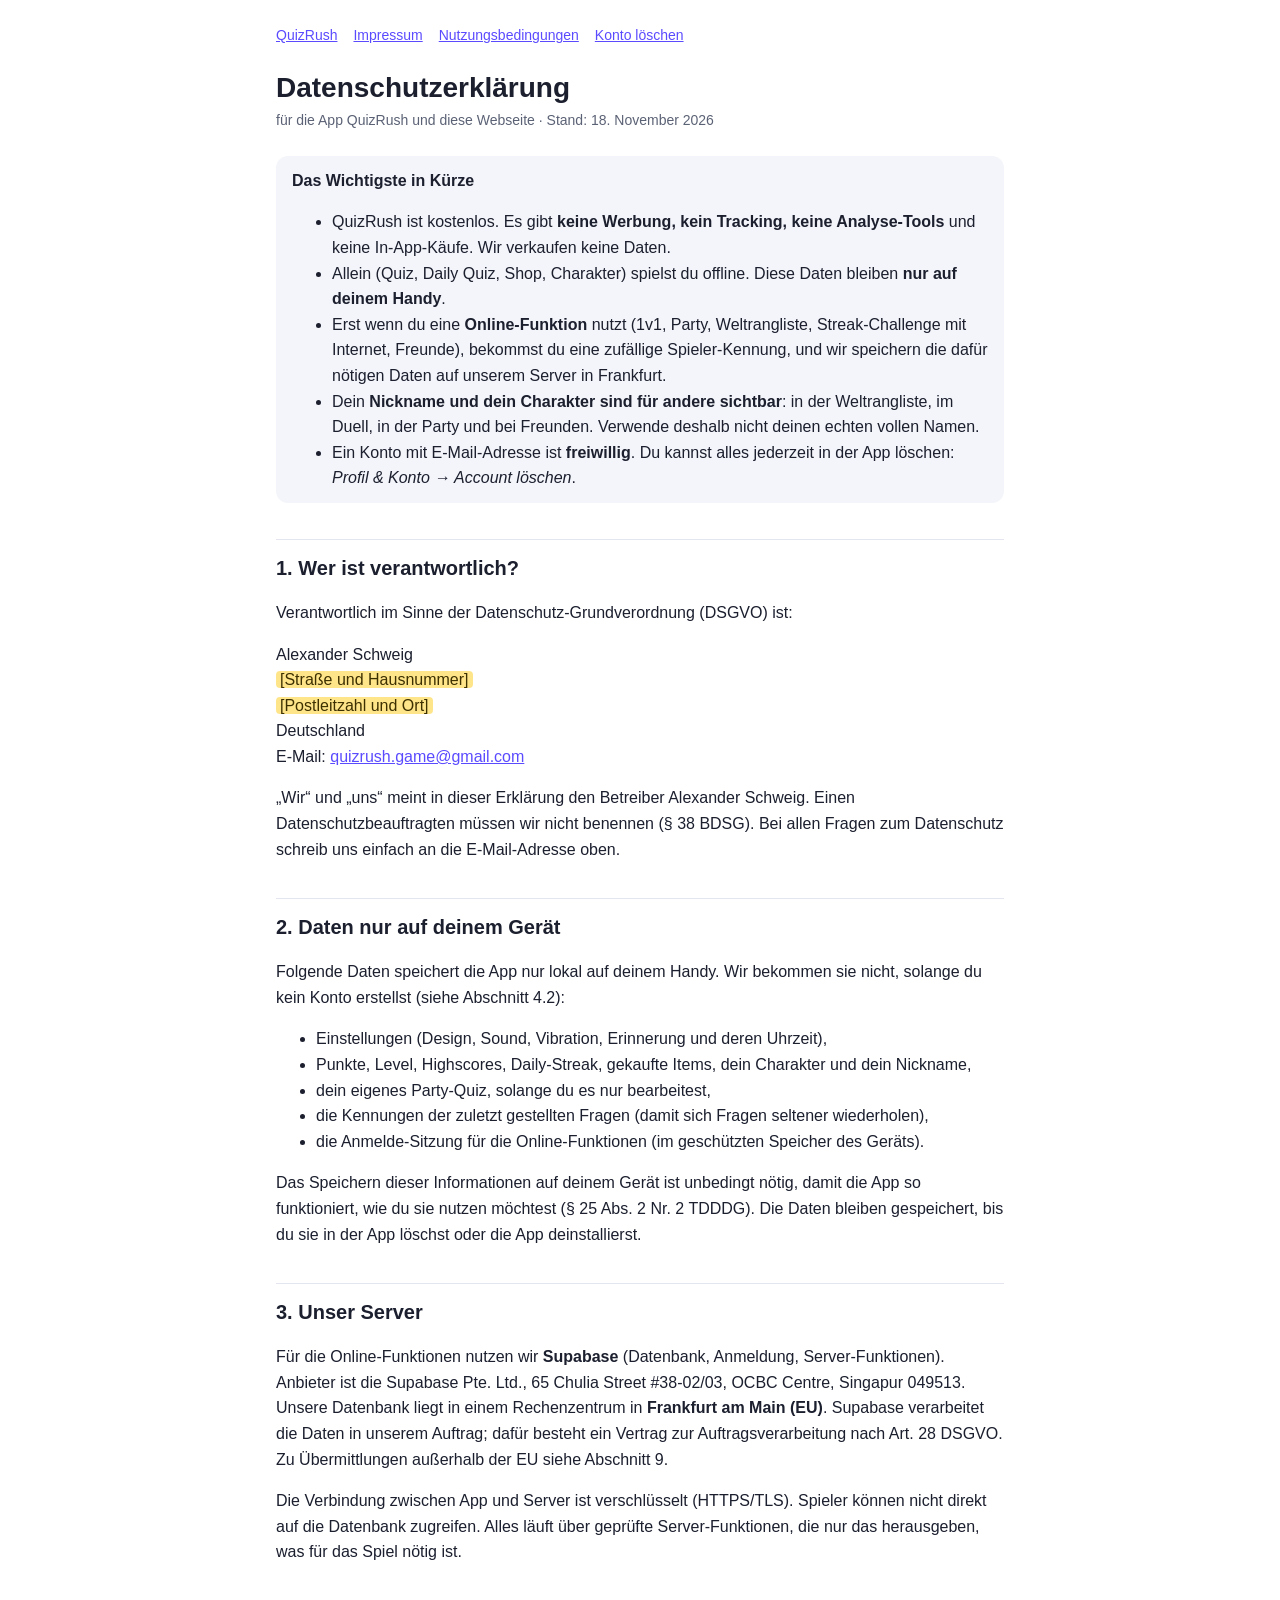
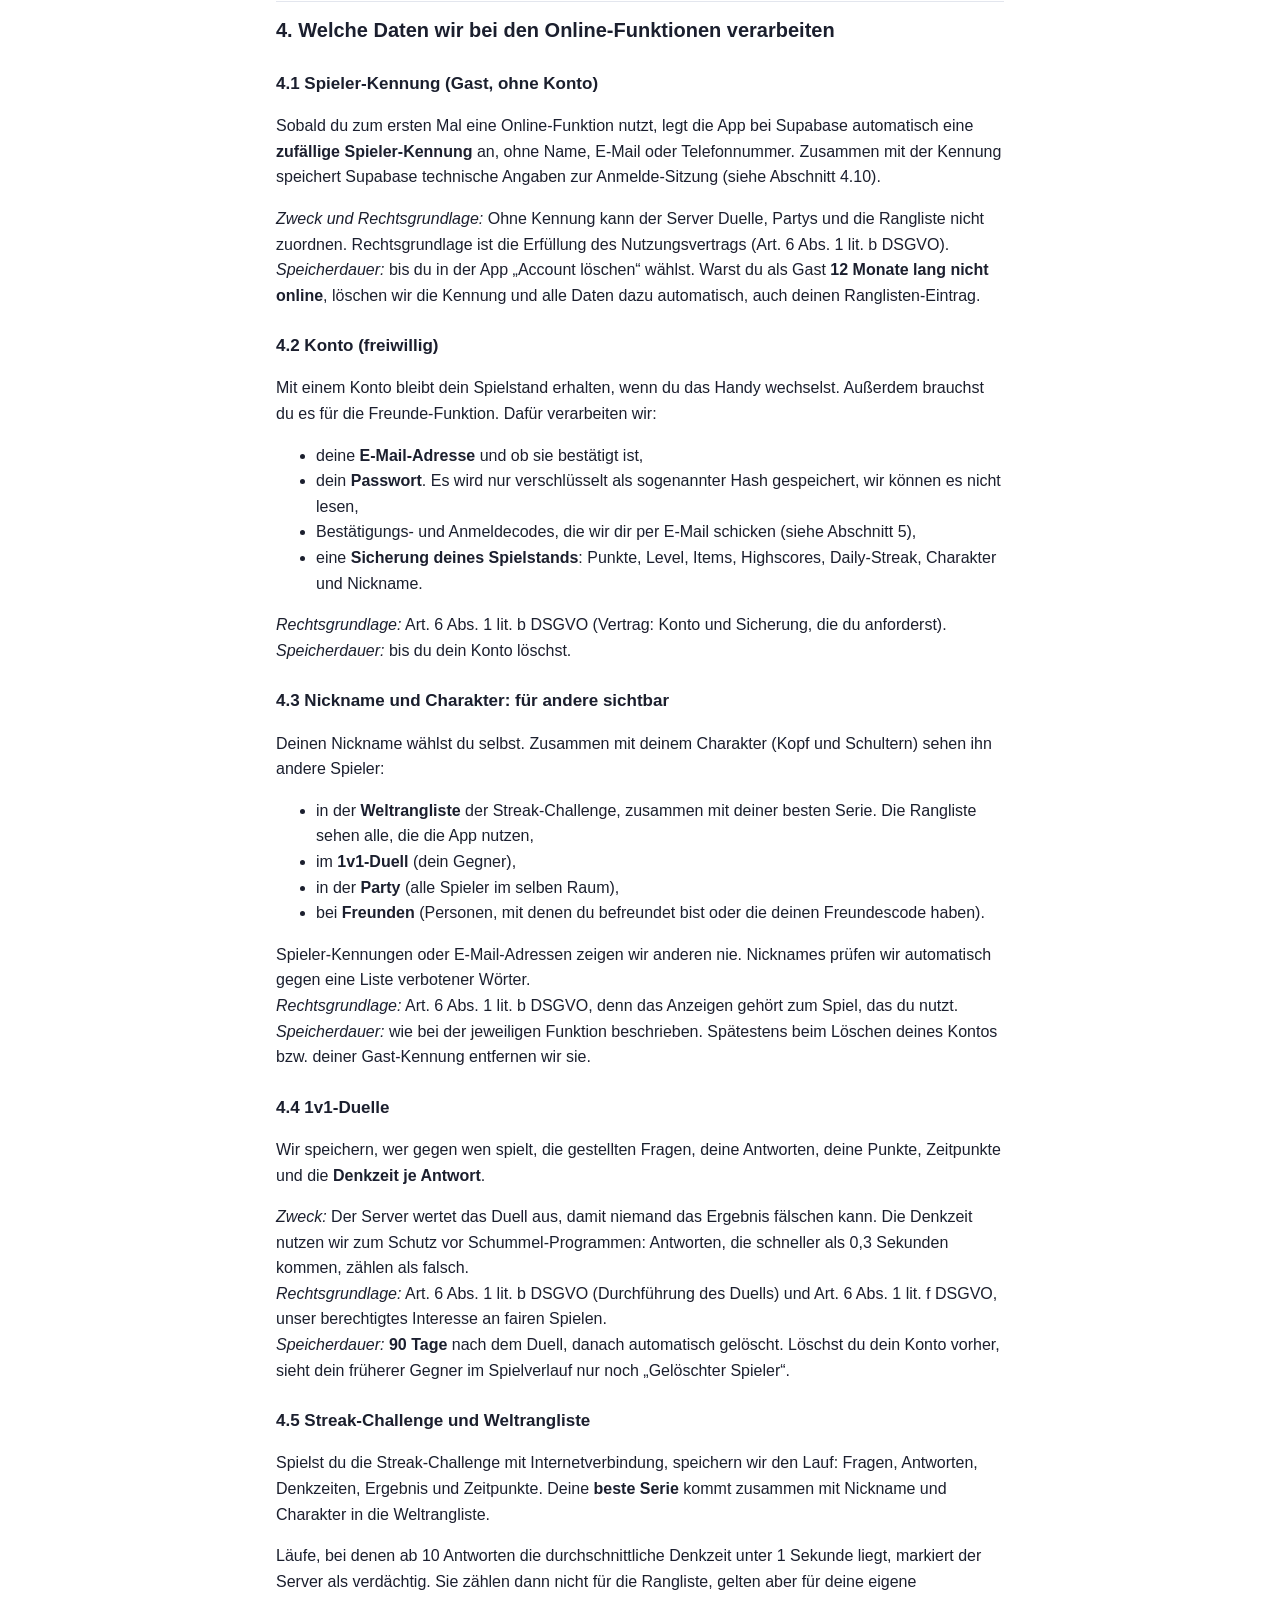
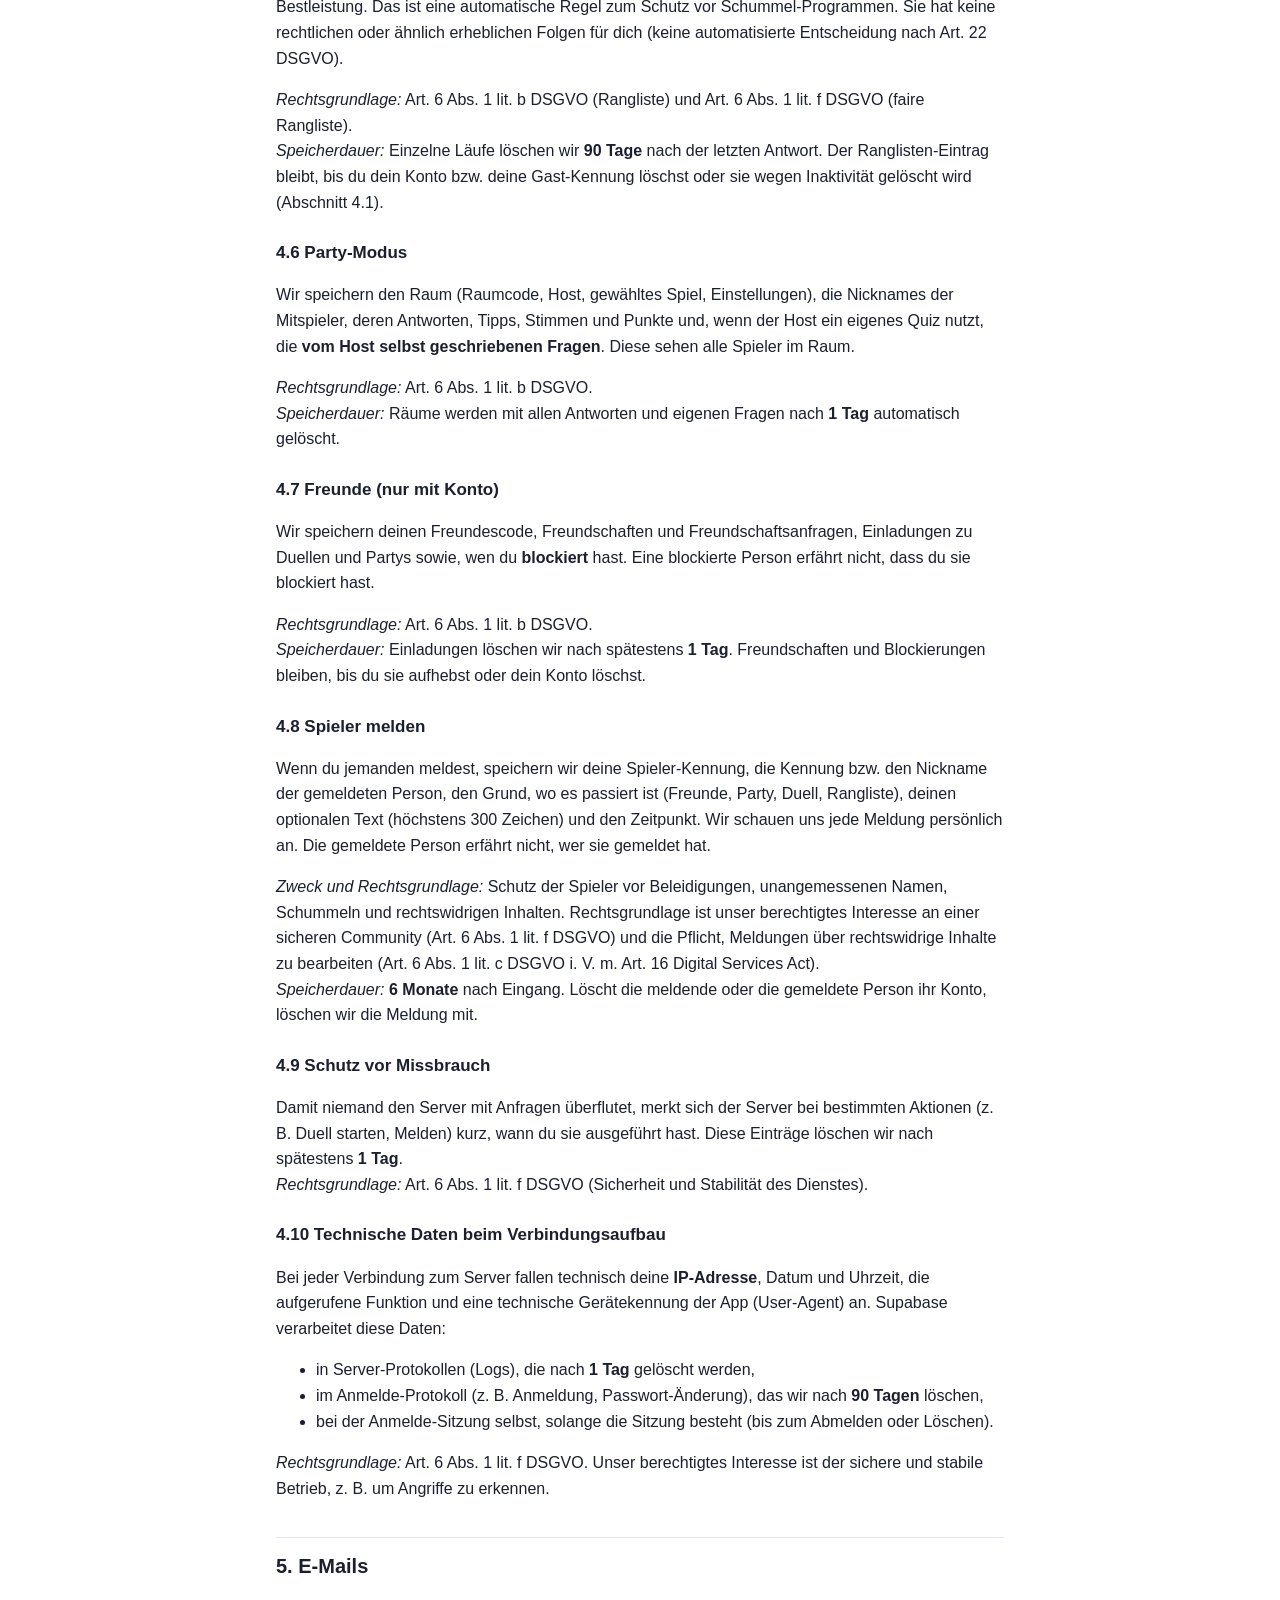
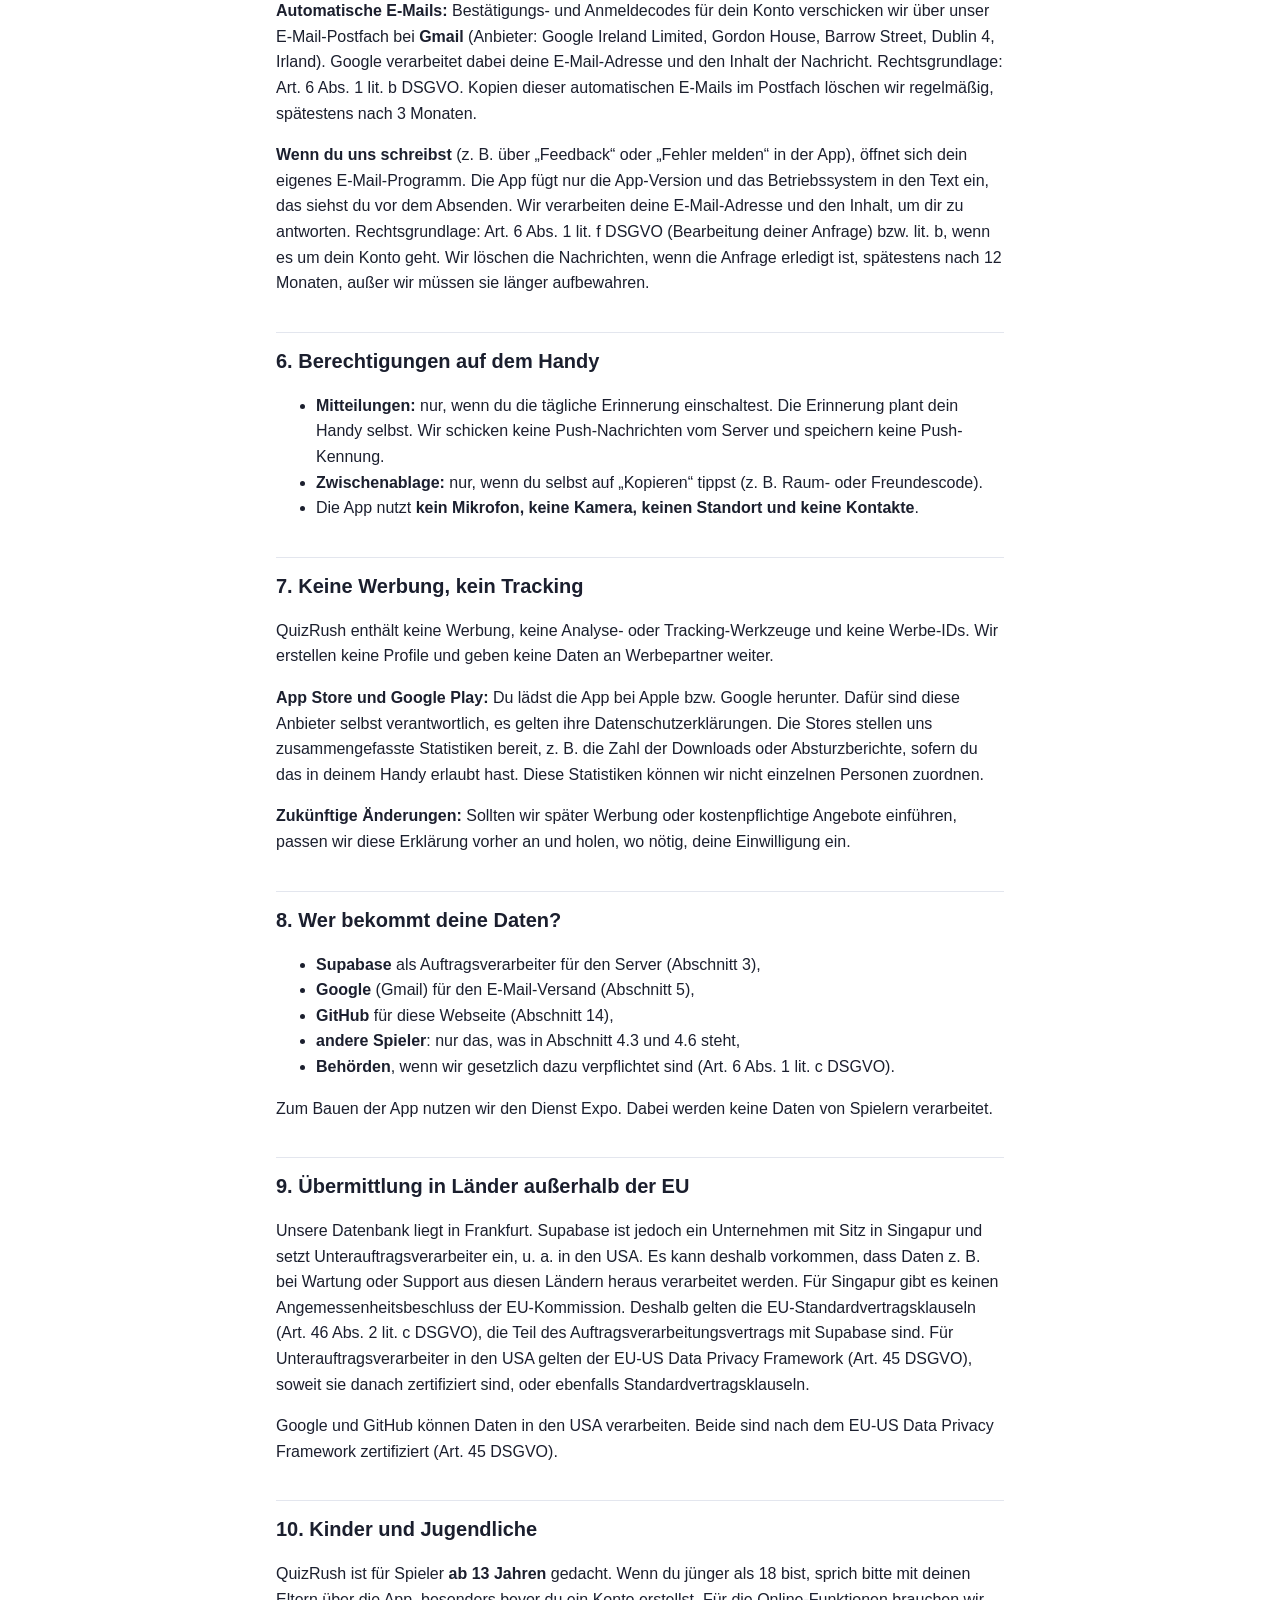
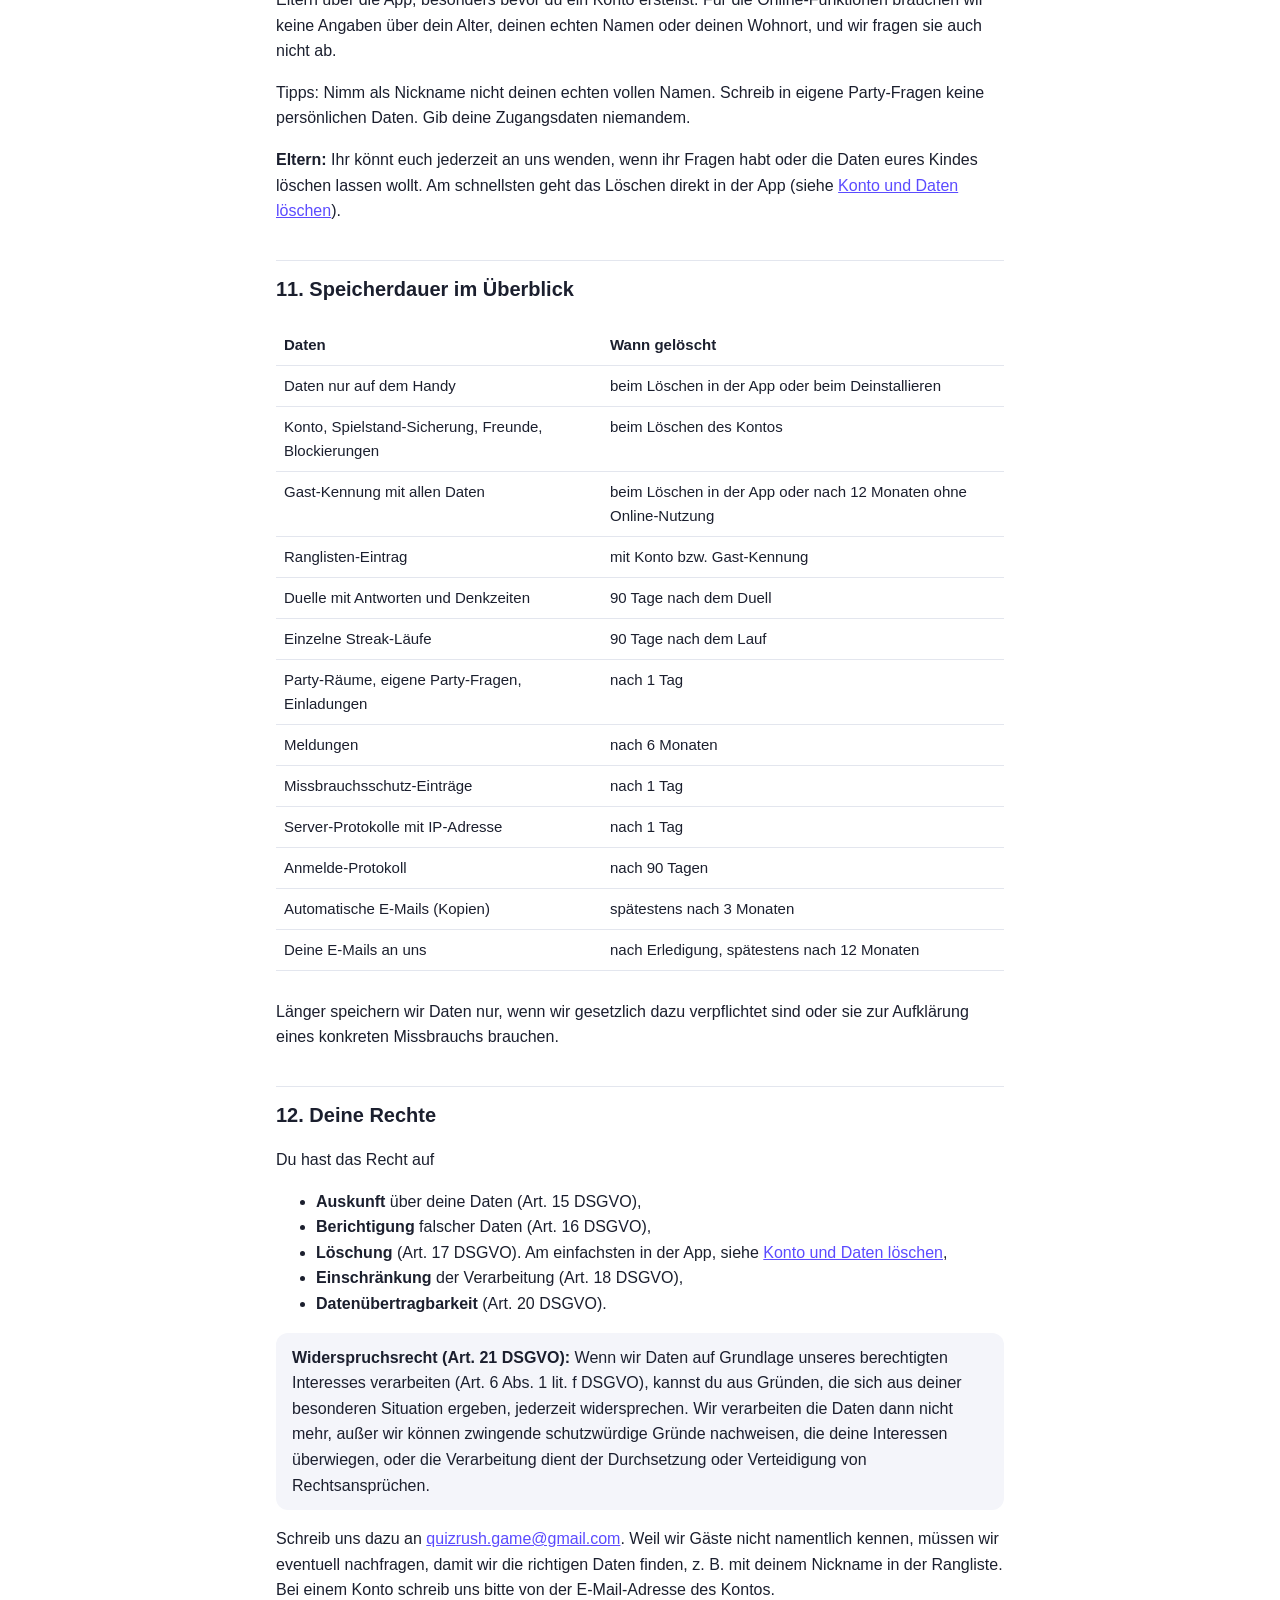
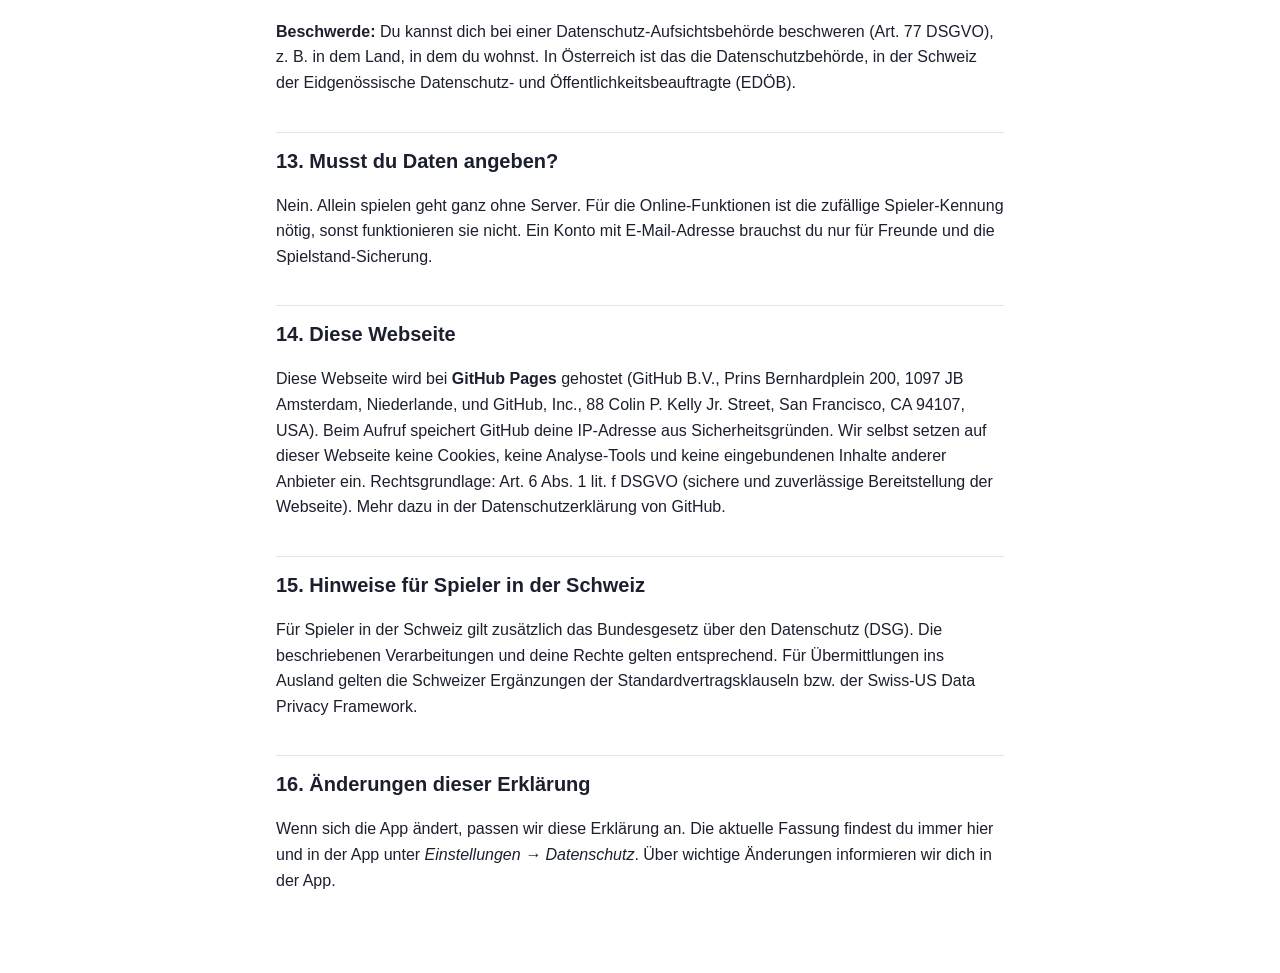
==== datenschutz.html @ 55913c90 "Rechtstexte QuizRush (Stand 18.11.2026)" ====
<!doctype html>
<html lang="de">
<head>
<meta charset="utf-8">
<meta name="viewport" content="width=device-width, initial-scale=1">
<title>Datenschutzerklärung – QuizRush</title>
<link rel="stylesheet" href="style.css">
</head>
<body>
<main>
<nav><a href="index.html">QuizRush</a><a href="impressum.html">Impressum</a><a href="nutzungsbedingungen.html">Nutzungsbedingungen</a><a href="konto-loeschen.html">Konto löschen</a></nav>
<h1>Datenschutzerklärung</h1>
<p class="stand">für die App QuizRush und diese Webseite · Stand: 18. November 2026</p>

<div class="box">
  <p><strong>Das Wichtigste in Kürze</strong></p>
  <ul>
    <li>QuizRush ist kostenlos. Es gibt <strong>keine Werbung, kein Tracking, keine Analyse-Tools</strong> und keine In-App-Käufe. Wir verkaufen keine Daten.</li>
    <li>Allein (Quiz, Daily Quiz, Shop, Charakter) spielst du offline. Diese Daten bleiben <strong>nur auf deinem Handy</strong>.</li>
    <li>Erst wenn du eine <strong>Online-Funktion</strong> nutzt (1v1, Party, Weltrangliste, Streak-Challenge mit Internet, Freunde), bekommst du eine zufällige Spieler-Kennung, und wir speichern die dafür nötigen Daten auf unserem Server in Frankfurt.</li>
    <li>Dein <strong>Nickname und dein Charakter sind für andere sichtbar</strong>: in der Weltrangliste, im Duell, in der Party und bei Freunden. Verwende deshalb nicht deinen echten vollen Namen.</li>
    <li>Ein Konto mit E-Mail-Adresse ist <strong>freiwillig</strong>. Du kannst alles jederzeit in der App löschen: <em>Profil &amp; Konto → Account löschen</em>.</li>
  </ul>
</div>

<h2 id="verantwortlicher">1. Wer ist verantwortlich?</h2>
<p>Verantwortlich im Sinne der Datenschutz-Grundverordnung (DSGVO) ist:</p>
<p>
  Alexander Schweig<br>
  <!-- PLATZHALTER: Anschrift wie im Impressum -->
  <span class="placeholder">[Straße und Hausnummer]</span><br>
  <span class="placeholder">[Postleitzahl und Ort]</span><br>
  Deutschland<br>
  E-Mail: <a href="mailto:quizrush.game@gmail.com">quizrush.game@gmail.com</a>
</p>
<p>„Wir“ und „uns“ meint in dieser Erklärung den Betreiber Alexander Schweig. Einen Datenschutzbeauftragten müssen wir nicht benennen (§ 38 BDSG). Bei allen Fragen zum Datenschutz schreib uns einfach an die E-Mail-Adresse oben.</p>

<h2 id="geraet">2. Daten nur auf deinem Gerät</h2>
<p>Folgende Daten speichert die App nur lokal auf deinem Handy. Wir bekommen sie nicht, solange du kein Konto erstellst (siehe Abschnitt 4.2):</p>
<ul>
  <li>Einstellungen (Design, Sound, Vibration, Erinnerung und deren Uhrzeit),</li>
  <li>Punkte, Level, Highscores, Daily-Streak, gekaufte Items, dein Charakter und dein Nickname,</li>
  <li>dein eigenes Party-Quiz, solange du es nur bearbeitest,</li>
  <li>die Kennungen der zuletzt gestellten Fragen (damit sich Fragen seltener wiederholen),</li>
  <li>die Anmelde-Sitzung für die Online-Funktionen (im geschützten Speicher des Geräts).</li>
</ul>
<p>Das Speichern dieser Informationen auf deinem Gerät ist unbedingt nötig, damit die App so funktioniert, wie du sie nutzen möchtest (§ 25 Abs. 2 Nr. 2 TDDDG). Die Daten bleiben gespeichert, bis du sie in der App löschst oder die App deinstallierst.</p>

<h2 id="server">3. Unser Server</h2>
<p>Für die Online-Funktionen nutzen wir <strong>Supabase</strong> (Datenbank, Anmeldung, Server-Funktionen). Anbieter ist die Supabase Pte. Ltd., 65 Chulia Street #38-02/03, OCBC Centre, Singapur 049513. Unsere Datenbank liegt in einem Rechenzentrum in <strong>Frankfurt am Main (EU)</strong>. Supabase verarbeitet die Daten in unserem Auftrag; dafür besteht ein Vertrag zur Auftragsverarbeitung nach Art. 28 DSGVO. Zu Übermittlungen außerhalb der EU siehe Abschnitt 9.</p>
<p>Die Verbindung zwischen App und Server ist verschlüsselt (HTTPS/TLS). Spieler können nicht direkt auf die Datenbank zugreifen. Alles läuft über geprüfte Server-Funktionen, die nur das herausgeben, was für das Spiel nötig ist.</p>

<h2 id="online">4. Welche Daten wir bei den Online-Funktionen verarbeiten</h2>

<h3 id="gast">4.1 Spieler-Kennung (Gast, ohne Konto)</h3>
<p>Sobald du zum ersten Mal eine Online-Funktion nutzt, legt die App bei Supabase automatisch eine <strong>zufällige Spieler-Kennung</strong> an, ohne Name, E-Mail oder Telefonnummer. Zusammen mit der Kennung speichert Supabase technische Angaben zur Anmelde-Sitzung (siehe Abschnitt 4.10).</p>
<p><em>Zweck und Rechtsgrundlage:</em> Ohne Kennung kann der Server Duelle, Partys und die Rangliste nicht zuordnen. Rechtsgrundlage ist die Erfüllung des Nutzungsvertrags (Art. 6 Abs. 1 lit. b DSGVO).<br>
<em>Speicherdauer:</em> bis du in der App „Account löschen“ wählst. Warst du als Gast <strong>12 Monate lang nicht online</strong>, löschen wir die Kennung und alle Daten dazu automatisch, auch deinen Ranglisten-Eintrag.</p>

<h3 id="konto">4.2 Konto (freiwillig)</h3>
<p>Mit einem Konto bleibt dein Spielstand erhalten, wenn du das Handy wechselst. Außerdem brauchst du es für die Freunde-Funktion. Dafür verarbeiten wir:</p>
<ul>
  <li>deine <strong>E-Mail-Adresse</strong> und ob sie bestätigt ist,</li>
  <li>dein <strong>Passwort</strong>. Es wird nur verschlüsselt als sogenannter Hash gespeichert, wir können es nicht lesen,</li>
  <li>Bestätigungs- und Anmeldecodes, die wir dir per E-Mail schicken (siehe Abschnitt 5),</li>
  <li>eine <strong>Sicherung deines Spielstands</strong>: Punkte, Level, Items, Highscores, Daily-Streak, Charakter und Nickname.</li>
</ul>
<p><em>Rechtsgrundlage:</em> Art. 6 Abs. 1 lit. b DSGVO (Vertrag: Konto und Sicherung, die du anforderst).<br>
<em>Speicherdauer:</em> bis du dein Konto löschst.</p>

<h3 id="sichtbar">4.3 Nickname und Charakter: für andere sichtbar</h3>
<p>Deinen Nickname wählst du selbst. Zusammen mit deinem Charakter (Kopf und Schultern) sehen ihn andere Spieler:</p>
<ul>
  <li>in der <strong>Weltrangliste</strong> der Streak-Challenge, zusammen mit deiner besten Serie. Die Rangliste sehen alle, die die App nutzen,</li>
  <li>im <strong>1v1-Duell</strong> (dein Gegner),</li>
  <li>in der <strong>Party</strong> (alle Spieler im selben Raum),</li>
  <li>bei <strong>Freunden</strong> (Personen, mit denen du befreundet bist oder die deinen Freundescode haben).</li>
</ul>
<p>Spieler-Kennungen oder E-Mail-Adressen zeigen wir anderen nie. Nicknames prüfen wir automatisch gegen eine Liste verbotener Wörter.<br>
<em>Rechtsgrundlage:</em> Art. 6 Abs. 1 lit. b DSGVO, denn das Anzeigen gehört zum Spiel, das du nutzt.<br>
<em>Speicherdauer:</em> wie bei der jeweiligen Funktion beschrieben. Spätestens beim Löschen deines Kontos bzw. deiner Gast-Kennung entfernen wir sie.</p>

<h3 id="duell">4.4 1v1-Duelle</h3>
<p>Wir speichern, wer gegen wen spielt, die gestellten Fragen, deine Antworten, deine Punkte, Zeitpunkte und die <strong>Denkzeit je Antwort</strong>.</p>
<p><em>Zweck:</em> Der Server wertet das Duell aus, damit niemand das Ergebnis fälschen kann. Die Denkzeit nutzen wir zum Schutz vor Schummel-Programmen: Antworten, die schneller als 0,3 Sekunden kommen, zählen als falsch.<br>
<em>Rechtsgrundlage:</em> Art. 6 Abs. 1 lit. b DSGVO (Durchführung des Duells) und Art. 6 Abs. 1 lit. f DSGVO, unser berechtigtes Interesse an fairen Spielen.<br>
<em>Speicherdauer:</em> <strong>90 Tage</strong> nach dem Duell, danach automatisch gelöscht. Löschst du dein Konto vorher, sieht dein früherer Gegner im Spielverlauf nur noch „Gelöschter Spieler“.</p>

<h3 id="streak">4.5 Streak-Challenge und Weltrangliste</h3>
<p>Spielst du die Streak-Challenge mit Internetverbindung, speichern wir den Lauf: Fragen, Antworten, Denkzeiten, Ergebnis und Zeitpunkte. Deine <strong>beste Serie</strong> kommt zusammen mit Nickname und Charakter in die Weltrangliste.</p>
<p>Läufe, bei denen ab 10 Antworten die durchschnittliche Denkzeit unter 1 Sekunde liegt, markiert der Server als verdächtig. Sie zählen dann nicht für die Rangliste, gelten aber für deine eigene Bestleistung. Das ist eine automatische Regel zum Schutz vor Schummel-Programmen. Sie hat keine rechtlichen oder ähnlich erheblichen Folgen für dich (keine automatisierte Entscheidung nach Art. 22 DSGVO).</p>
<p><em>Rechtsgrundlage:</em> Art. 6 Abs. 1 lit. b DSGVO (Rangliste) und Art. 6 Abs. 1 lit. f DSGVO (faire Rangliste).<br>
<em>Speicherdauer:</em> Einzelne Läufe löschen wir <strong>90 Tage</strong> nach der letzten Antwort. Der Ranglisten-Eintrag bleibt, bis du dein Konto bzw. deine Gast-Kennung löschst oder sie wegen Inaktivität gelöscht wird (Abschnitt 4.1).</p>

<h3 id="party">4.6 Party-Modus</h3>
<p>Wir speichern den Raum (Raumcode, Host, gewähltes Spiel, Einstellungen), die Nicknames der Mitspieler, deren Antworten, Tipps, Stimmen und Punkte und, wenn der Host ein eigenes Quiz nutzt, die <strong>vom Host selbst geschriebenen Fragen</strong>. Diese sehen alle Spieler im Raum.</p>
<p><em>Rechtsgrundlage:</em> Art. 6 Abs. 1 lit. b DSGVO.<br>
<em>Speicherdauer:</em> Räume werden mit allen Antworten und eigenen Fragen nach <strong>1 Tag</strong> automatisch gelöscht.</p>

<h3 id="freunde">4.7 Freunde (nur mit Konto)</h3>
<p>Wir speichern deinen Freundescode, Freundschaften und Freundschaftsanfragen, Einladungen zu Duellen und Partys sowie, wen du <strong>blockiert</strong> hast. Eine blockierte Person erfährt nicht, dass du sie blockiert hast.</p>
<p><em>Rechtsgrundlage:</em> Art. 6 Abs. 1 lit. b DSGVO.<br>
<em>Speicherdauer:</em> Einladungen löschen wir nach spätestens <strong>1 Tag</strong>. Freundschaften und Blockierungen bleiben, bis du sie aufhebst oder dein Konto löschst.</p>

<h3 id="melden">4.8 Spieler melden</h3>
<p>Wenn du jemanden meldest, speichern wir deine Spieler-Kennung, die Kennung bzw. den Nickname der gemeldeten Person, den Grund, wo es passiert ist (Freunde, Party, Duell, Rangliste), deinen optionalen Text (höchstens 300 Zeichen) und den Zeitpunkt. Wir schauen uns jede Meldung persönlich an. Die gemeldete Person erfährt nicht, wer sie gemeldet hat.</p>
<p><em>Zweck und Rechtsgrundlage:</em> Schutz der Spieler vor Beleidigungen, unangemessenen Namen, Schummeln und rechtswidrigen Inhalten. Rechtsgrundlage ist unser berechtigtes Interesse an einer sicheren Community (Art. 6 Abs. 1 lit. f DSGVO) und die Pflicht, Meldungen über rechtswidrige Inhalte zu bearbeiten (Art. 6 Abs. 1 lit. c DSGVO i. V. m. Art. 16 Digital Services Act).<br>
<em>Speicherdauer:</em> <strong>6 Monate</strong> nach Eingang. Löscht die meldende oder die gemeldete Person ihr Konto, löschen wir die Meldung mit.</p>

<h3 id="missbrauch">4.9 Schutz vor Missbrauch</h3>
<p>Damit niemand den Server mit Anfragen überflutet, merkt sich der Server bei bestimmten Aktionen (z. B. Duell starten, Melden) kurz, wann du sie ausgeführt hast. Diese Einträge löschen wir nach spätestens <strong>1 Tag</strong>.<br>
<em>Rechtsgrundlage:</em> Art. 6 Abs. 1 lit. f DSGVO (Sicherheit und Stabilität des Dienstes).</p>

<h3 id="technik">4.10 Technische Daten beim Verbindungsaufbau</h3>
<p>Bei jeder Verbindung zum Server fallen technisch deine <strong>IP-Adresse</strong>, Datum und Uhrzeit, die aufgerufene Funktion und eine technische Gerätekennung der App (User-Agent) an. Supabase verarbeitet diese Daten:</p>
<ul>
  <li>in Server-Protokollen (Logs), die nach <strong>1 Tag</strong> gelöscht werden,</li>
  <li>im Anmelde-Protokoll (z. B. Anmeldung, Passwort-Änderung), das wir nach <strong>90 Tagen</strong> löschen,</li>
  <li>bei der Anmelde-Sitzung selbst, solange die Sitzung besteht (bis zum Abmelden oder Löschen).</li>
</ul>
<p><em>Rechtsgrundlage:</em> Art. 6 Abs. 1 lit. f DSGVO. Unser berechtigtes Interesse ist der sichere und stabile Betrieb, z. B. um Angriffe zu erkennen.</p>

<h2 id="email">5. E-Mails</h2>
<p><strong>Automatische E-Mails:</strong> Bestätigungs- und Anmeldecodes für dein Konto verschicken wir über unser E-Mail-Postfach bei <strong>Gmail</strong> (Anbieter: Google Ireland Limited, Gordon House, Barrow Street, Dublin 4, Irland). Google verarbeitet dabei deine E-Mail-Adresse und den Inhalt der Nachricht. Rechtsgrundlage: Art. 6 Abs. 1 lit. b DSGVO. Kopien dieser automatischen E-Mails im Postfach löschen wir regelmäßig, spätestens nach 3 Monaten.</p>
<p><strong>Wenn du uns schreibst</strong> (z. B. über „Feedback“ oder „Fehler melden“ in der App), öffnet sich dein eigenes E-Mail-Programm. Die App fügt nur die App-Version und das Betriebssystem in den Text ein, das siehst du vor dem Absenden. Wir verarbeiten deine E-Mail-Adresse und den Inhalt, um dir zu antworten. Rechtsgrundlage: Art. 6 Abs. 1 lit. f DSGVO (Bearbeitung deiner Anfrage) bzw. lit. b, wenn es um dein Konto geht. Wir löschen die Nachrichten, wenn die Anfrage erledigt ist, spätestens nach 12 Monaten, außer wir müssen sie länger aufbewahren.</p>

<h2 id="berechtigungen">6. Berechtigungen auf dem Handy</h2>
<ul>
  <li><strong>Mitteilungen:</strong> nur, wenn du die tägliche Erinnerung einschaltest. Die Erinnerung plant dein Handy selbst. Wir schicken keine Push-Nachrichten vom Server und speichern keine Push-Kennung.</li>
  <li><strong>Zwischenablage:</strong> nur, wenn du selbst auf „Kopieren“ tippst (z. B. Raum- oder Freundescode).</li>
  <li>Die App nutzt <strong>kein Mikrofon, keine Kamera, keinen Standort und keine Kontakte</strong>.</li>
</ul>

<h2 id="tracking">7. Keine Werbung, kein Tracking</h2>
<p>QuizRush enthält keine Werbung, keine Analyse- oder Tracking-Werkzeuge und keine Werbe-IDs. Wir erstellen keine Profile und geben keine Daten an Werbepartner weiter.</p>
<p><strong>App Store und Google Play:</strong> Du lädst die App bei Apple bzw. Google herunter. Dafür sind diese Anbieter selbst verantwortlich, es gelten ihre Datenschutzerklärungen. Die Stores stellen uns zusammengefasste Statistiken bereit, z. B. die Zahl der Downloads oder Absturzberichte, sofern du das in deinem Handy erlaubt hast. Diese Statistiken können wir nicht einzelnen Personen zuordnen.</p>
<p><strong>Zukünftige Änderungen:</strong> Sollten wir später Werbung oder kostenpflichtige Angebote einführen, passen wir diese Erklärung vorher an und holen, wo nötig, deine Einwilligung ein.</p>

<h2 id="empfaenger">8. Wer bekommt deine Daten?</h2>
<ul>
  <li><strong>Supabase</strong> als Auftragsverarbeiter für den Server (Abschnitt 3),</li>
  <li><strong>Google</strong> (Gmail) für den E-Mail-Versand (Abschnitt 5),</li>
  <li><strong>GitHub</strong> für diese Webseite (Abschnitt 14),</li>
  <li><strong>andere Spieler</strong>: nur das, was in Abschnitt 4.3 und 4.6 steht,</li>
  <li><strong>Behörden</strong>, wenn wir gesetzlich dazu verpflichtet sind (Art. 6 Abs. 1 lit. c DSGVO).</li>
</ul>
<p>Zum Bauen der App nutzen wir den Dienst Expo. Dabei werden keine Daten von Spielern verarbeitet.</p>

<h2 id="drittland">9. Übermittlung in Länder außerhalb der EU</h2>
<p>Unsere Datenbank liegt in Frankfurt. Supabase ist jedoch ein Unternehmen mit Sitz in Singapur und setzt Unterauftragsverarbeiter ein, u. a. in den USA. Es kann deshalb vorkommen, dass Daten z. B. bei Wartung oder Support aus diesen Ländern heraus verarbeitet werden. Für Singapur gibt es keinen Angemessenheitsbeschluss der EU-Kommission. Deshalb gelten die EU-Standardvertragsklauseln (Art. 46 Abs. 2 lit. c DSGVO), die Teil des Auftragsverarbeitungsvertrags mit Supabase sind. Für Unterauftragsverarbeiter in den USA gelten der EU-US Data Privacy Framework (Art. 45 DSGVO), soweit sie danach zertifiziert sind, oder ebenfalls Standardvertragsklauseln.</p>
<p>Google und GitHub können Daten in den USA verarbeiten. Beide sind nach dem EU-US Data Privacy Framework zertifiziert (Art. 45 DSGVO).</p>

<h2 id="kinder">10. Kinder und Jugendliche</h2>
<p>QuizRush ist für Spieler <strong>ab 13 Jahren</strong> gedacht. Wenn du jünger als 18 bist, sprich bitte mit deinen Eltern über die App, besonders bevor du ein Konto erstellst. Für die Online-Funktionen brauchen wir keine Angaben über dein Alter, deinen echten Namen oder deinen Wohnort, und wir fragen sie auch nicht ab.</p>
<p>Tipps: Nimm als Nickname nicht deinen echten vollen Namen. Schreib in eigene Party-Fragen keine persönlichen Daten. Gib deine Zugangsdaten niemandem.</p>
<p><strong>Eltern:</strong> Ihr könnt euch jederzeit an uns wenden, wenn ihr Fragen habt oder die Daten eures Kindes löschen lassen wollt. Am schnellsten geht das Löschen direkt in der App (siehe <a href="konto-loeschen.html">Konto und Daten löschen</a>).</p>

<h2 id="fristen">11. Speicherdauer im Überblick</h2>
<div class="table-wrap">
<table>
  <tr><th>Daten</th><th>Wann gelöscht</th></tr>
  <tr><td>Daten nur auf dem Handy</td><td>beim Löschen in der App oder beim Deinstallieren</td></tr>
  <tr><td>Konto, Spielstand-Sicherung, Freunde, Blockierungen</td><td>beim Löschen des Kontos</td></tr>
  <tr><td>Gast-Kennung mit allen Daten</td><td>beim Löschen in der App oder nach 12 Monaten ohne Online-Nutzung</td></tr>
  <tr><td>Ranglisten-Eintrag</td><td>mit Konto bzw. Gast-Kennung</td></tr>
  <tr><td>Duelle mit Antworten und Denkzeiten</td><td>90 Tage nach dem Duell</td></tr>
  <tr><td>Einzelne Streak-Läufe</td><td>90 Tage nach dem Lauf</td></tr>
  <tr><td>Party-Räume, eigene Party-Fragen, Einladungen</td><td>nach 1 Tag</td></tr>
  <tr><td>Meldungen</td><td>nach 6 Monaten</td></tr>
  <tr><td>Missbrauchsschutz-Einträge</td><td>nach 1 Tag</td></tr>
  <tr><td>Server-Protokolle mit IP-Adresse</td><td>nach 1 Tag</td></tr>
  <tr><td>Anmelde-Protokoll</td><td>nach 90 Tagen</td></tr>
  <tr><td>Automatische E-Mails (Kopien)</td><td>spätestens nach 3 Monaten</td></tr>
  <tr><td>Deine E-Mails an uns</td><td>nach Erledigung, spätestens nach 12 Monaten</td></tr>
</table>
</div>
<p>Länger speichern wir Daten nur, wenn wir gesetzlich dazu verpflichtet sind oder sie zur Aufklärung eines konkreten Missbrauchs brauchen.</p>

<h2 id="rechte">12. Deine Rechte</h2>
<p>Du hast das Recht auf</p>
<ul>
  <li><strong>Auskunft</strong> über deine Daten (Art. 15 DSGVO),</li>
  <li><strong>Berichtigung</strong> falscher Daten (Art. 16 DSGVO),</li>
  <li><strong>Löschung</strong> (Art. 17 DSGVO). Am einfachsten in der App, siehe <a href="konto-loeschen.html">Konto und Daten löschen</a>,</li>
  <li><strong>Einschränkung</strong> der Verarbeitung (Art. 18 DSGVO),</li>
  <li><strong>Datenübertragbarkeit</strong> (Art. 20 DSGVO).</li>
</ul>
<div class="box">
  <p><strong>Widerspruchsrecht (Art. 21 DSGVO):</strong> Wenn wir Daten auf Grundlage unseres berechtigten Interesses verarbeiten (Art. 6 Abs. 1 lit. f DSGVO), kannst du aus Gründen, die sich aus deiner besonderen Situation ergeben, jederzeit widersprechen. Wir verarbeiten die Daten dann nicht mehr, außer wir können zwingende schutzwürdige Gründe nachweisen, die deine Interessen überwiegen, oder die Verarbeitung dient der Durchsetzung oder Verteidigung von Rechtsansprüchen.</p>
</div>
<p>Schreib uns dazu an <a href="mailto:quizrush.game@gmail.com">quizrush.game@gmail.com</a>. Weil wir Gäste nicht namentlich kennen, müssen wir eventuell nachfragen, damit wir die richtigen Daten finden, z. B. mit deinem Nickname in der Rangliste. Bei einem Konto schreib uns bitte von der E-Mail-Adresse des Kontos.</p>
<p><strong>Beschwerde:</strong> Du kannst dich bei einer Datenschutz-Aufsichtsbehörde beschweren (Art. 77 DSGVO), z. B. in dem Land, in dem du wohnst. In Österreich ist das die Datenschutzbehörde, in der Schweiz der Eidgenössische Datenschutz- und Öffentlichkeitsbeauftragte (EDÖB).</p>

<h2 id="pflicht">13. Musst du Daten angeben?</h2>
<p>Nein. Allein spielen geht ganz ohne Server. Für die Online-Funktionen ist die zufällige Spieler-Kennung nötig, sonst funktionieren sie nicht. Ein Konto mit E-Mail-Adresse brauchst du nur für Freunde und die Spielstand-Sicherung.</p>

<h2 id="webseite">14. Diese Webseite</h2>
<p>Diese Webseite wird bei <strong>GitHub Pages</strong> gehostet (GitHub B.V., Prins Bernhardplein 200, 1097 JB Amsterdam, Niederlande, und GitHub, Inc., 88 Colin P. Kelly Jr. Street, San Francisco, CA 94107, USA). Beim Aufruf speichert GitHub deine IP-Adresse aus Sicherheitsgründen. Wir selbst setzen auf dieser Webseite keine Cookies, keine Analyse-Tools und keine eingebundenen Inhalte anderer Anbieter ein. Rechtsgrundlage: Art. 6 Abs. 1 lit. f DSGVO (sichere und zuverlässige Bereitstellung der Webseite). Mehr dazu in der Datenschutzerklärung von GitHub.</p>

<h2 id="schweiz">15. Hinweise für Spieler in der Schweiz</h2>
<p>Für Spieler in der Schweiz gilt zusätzlich das Bundesgesetz über den Datenschutz (DSG). Die beschriebenen Verarbeitungen und deine Rechte gelten entsprechend. Für Übermittlungen ins Ausland gelten die Schweizer Ergänzungen der Standardvertragsklauseln bzw. der Swiss-US Data Privacy Framework.</p>

<h2 id="aenderungen">16. Änderungen dieser Erklärung</h2>
<p>Wenn sich die App ändert, passen wir diese Erklärung an. Die aktuelle Fassung findest du immer hier und in der App unter <em>Einstellungen → Datenschutz</em>. Über wichtige Änderungen informieren wir dich in der App.</p>
</main>
</body>
</html>
---- style.css ----
:root {
  --bg: #ffffff;
  --text: #1b1f2e;
  --muted: #5b6275;
  --line: #e3e6ee;
  --accent: #5b4bff;
  --box: #f4f5fa;
}
@media (prefers-color-scheme: dark) {
  :root {
    --bg: #080c24;
    --text: #e9ebf5;
    --muted: #a3a9bf;
    --line: #262c4a;
    --accent: #9d93ff;
    --box: #121838;
  }
}
* { box-sizing: border-box; }
html { -webkit-text-size-adjust: 100%; }
body {
  margin: 0;
  background: var(--bg);
  color: var(--text);
  font: 16px/1.6 -apple-system, BlinkMacSystemFont, "Segoe UI", Roboto, Helvetica, Arial, sans-serif;
}
main { max-width: 760px; margin: 0 auto; padding: 24px 16px 64px; }
nav { font-size: 14px; margin-bottom: 24px; display: flex; flex-wrap: wrap; gap: 6px 16px; }
a { color: var(--accent); }
h1 { font-size: 28px; line-height: 1.25; margin: 0 0 4px; }
h2 { font-size: 20px; margin: 36px 0 8px; padding-top: 12px; border-top: 1px solid var(--line); }
h3 { font-size: 17px; margin: 24px 0 6px; }
p, li { overflow-wrap: anywhere; }
.stand { color: var(--muted); font-size: 14px; margin: 0 0 24px; }
.box { background: var(--box); border-radius: 12px; padding: 12px 16px; margin: 16px 0; }
.box > :first-child { margin-top: 0; }
.box > :last-child { margin-bottom: 0; }
.table-wrap { overflow-x: auto; }
table { border-collapse: collapse; width: 100%; font-size: 15px; margin: 12px 0; }
th, td { text-align: left; vertical-align: top; padding: 8px; border-bottom: 1px solid var(--line); }
th { font-weight: 600; }
.placeholder { background: #ffe58a; color: #3d3000; padding: 0 4px; border-radius: 4px; }
footer { margin-top: 48px; font-size: 14px; color: var(--muted); }
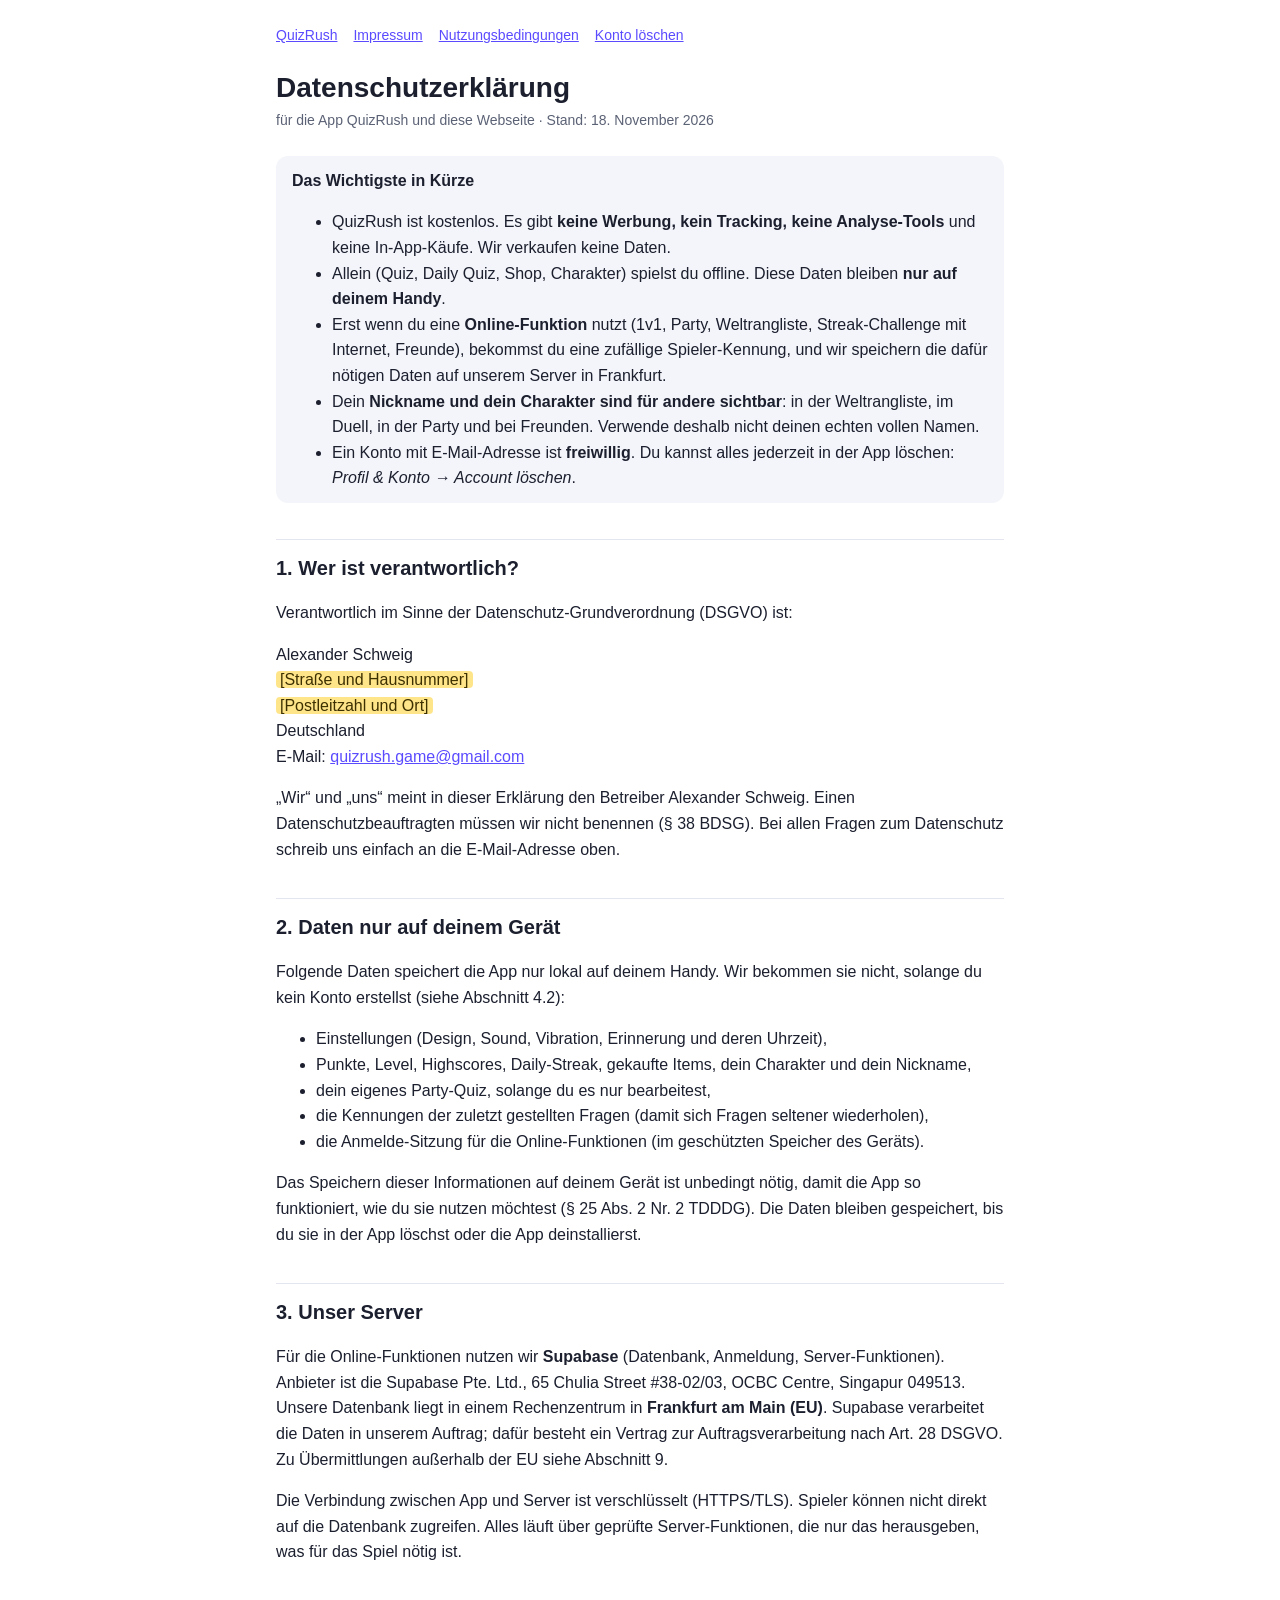
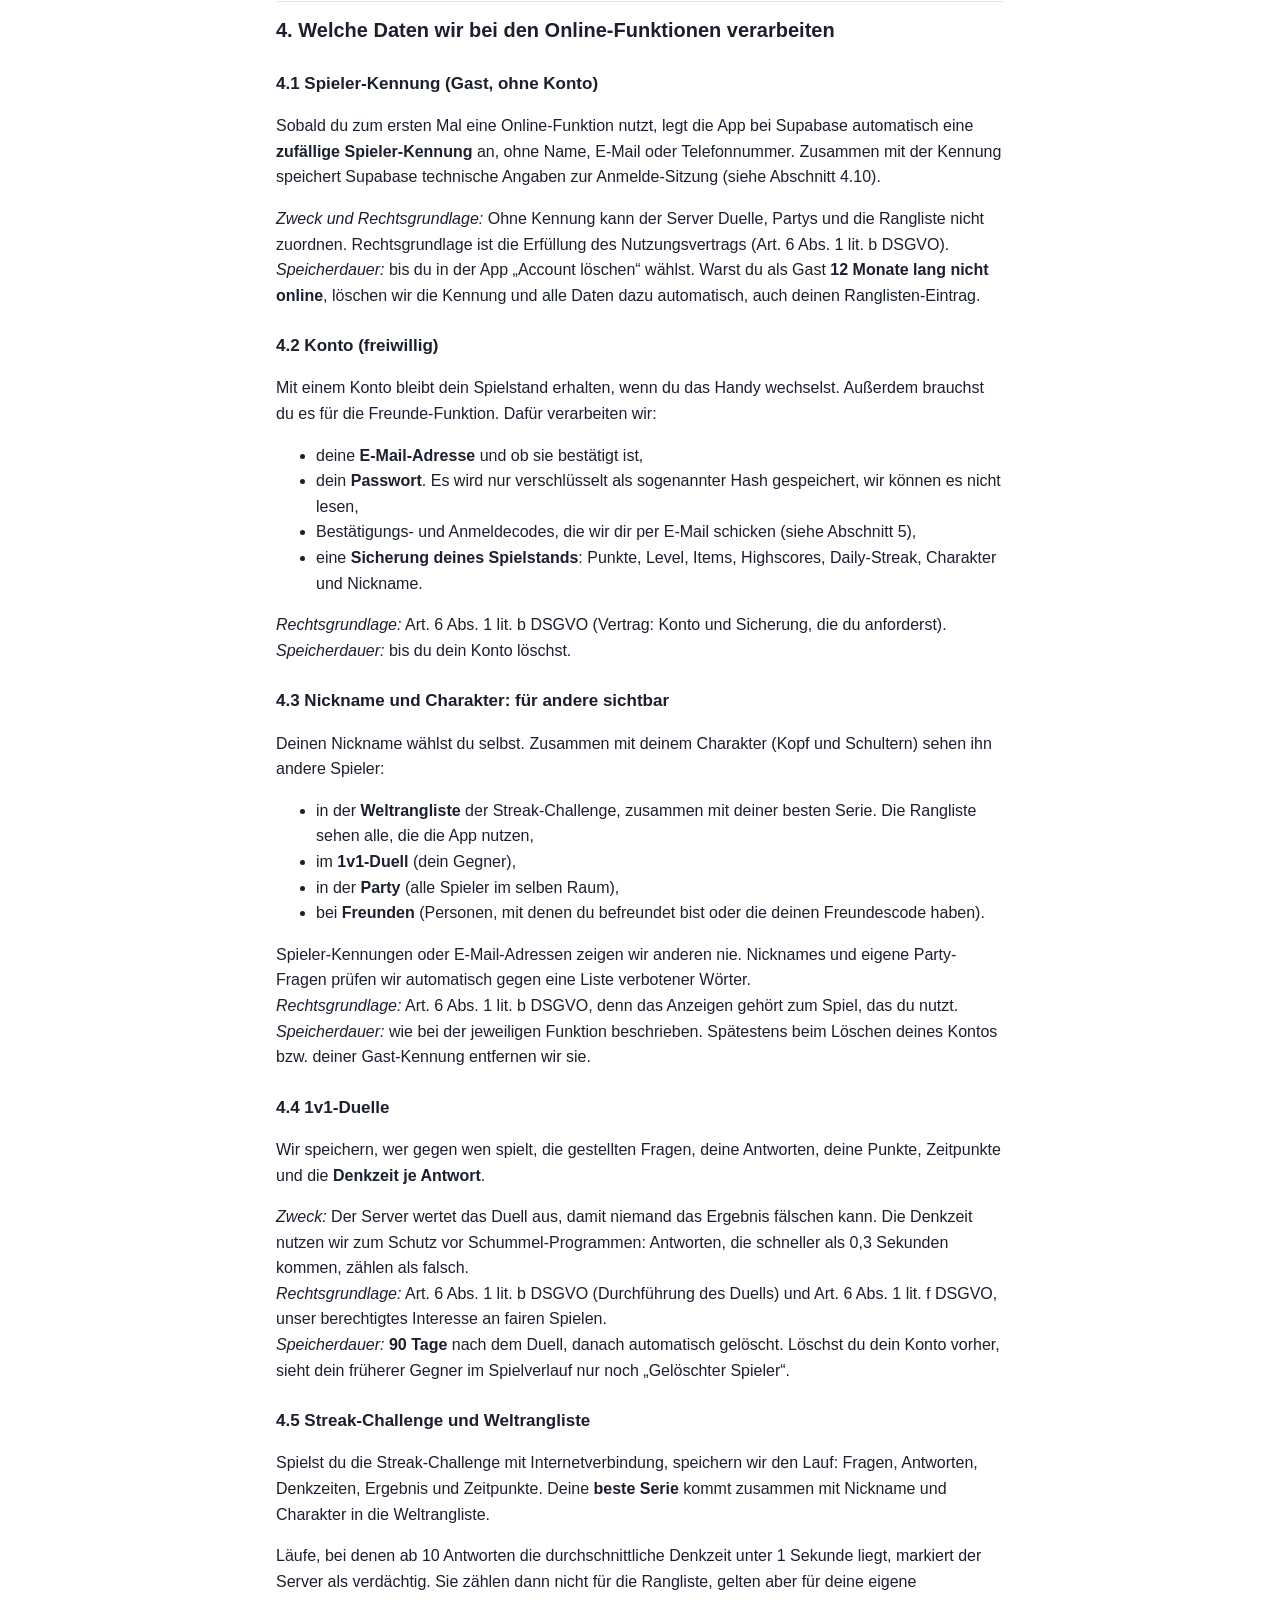
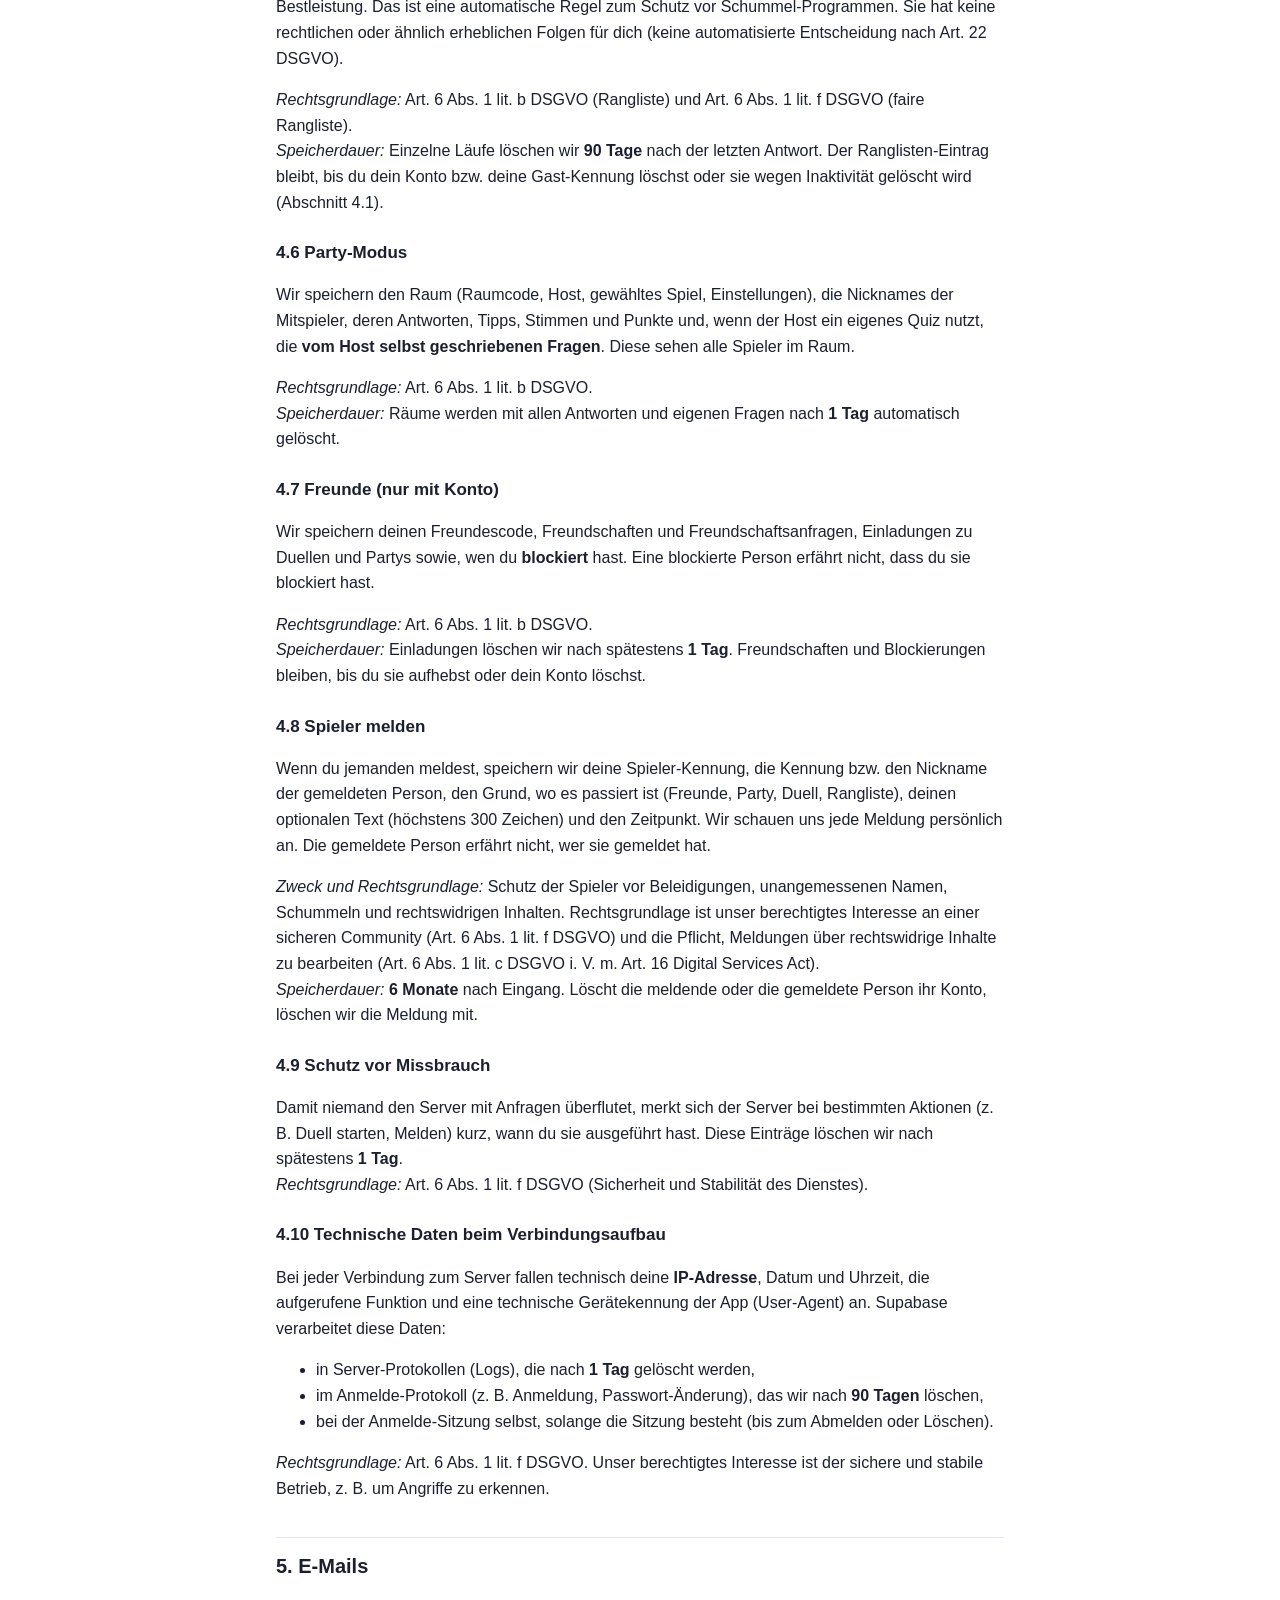
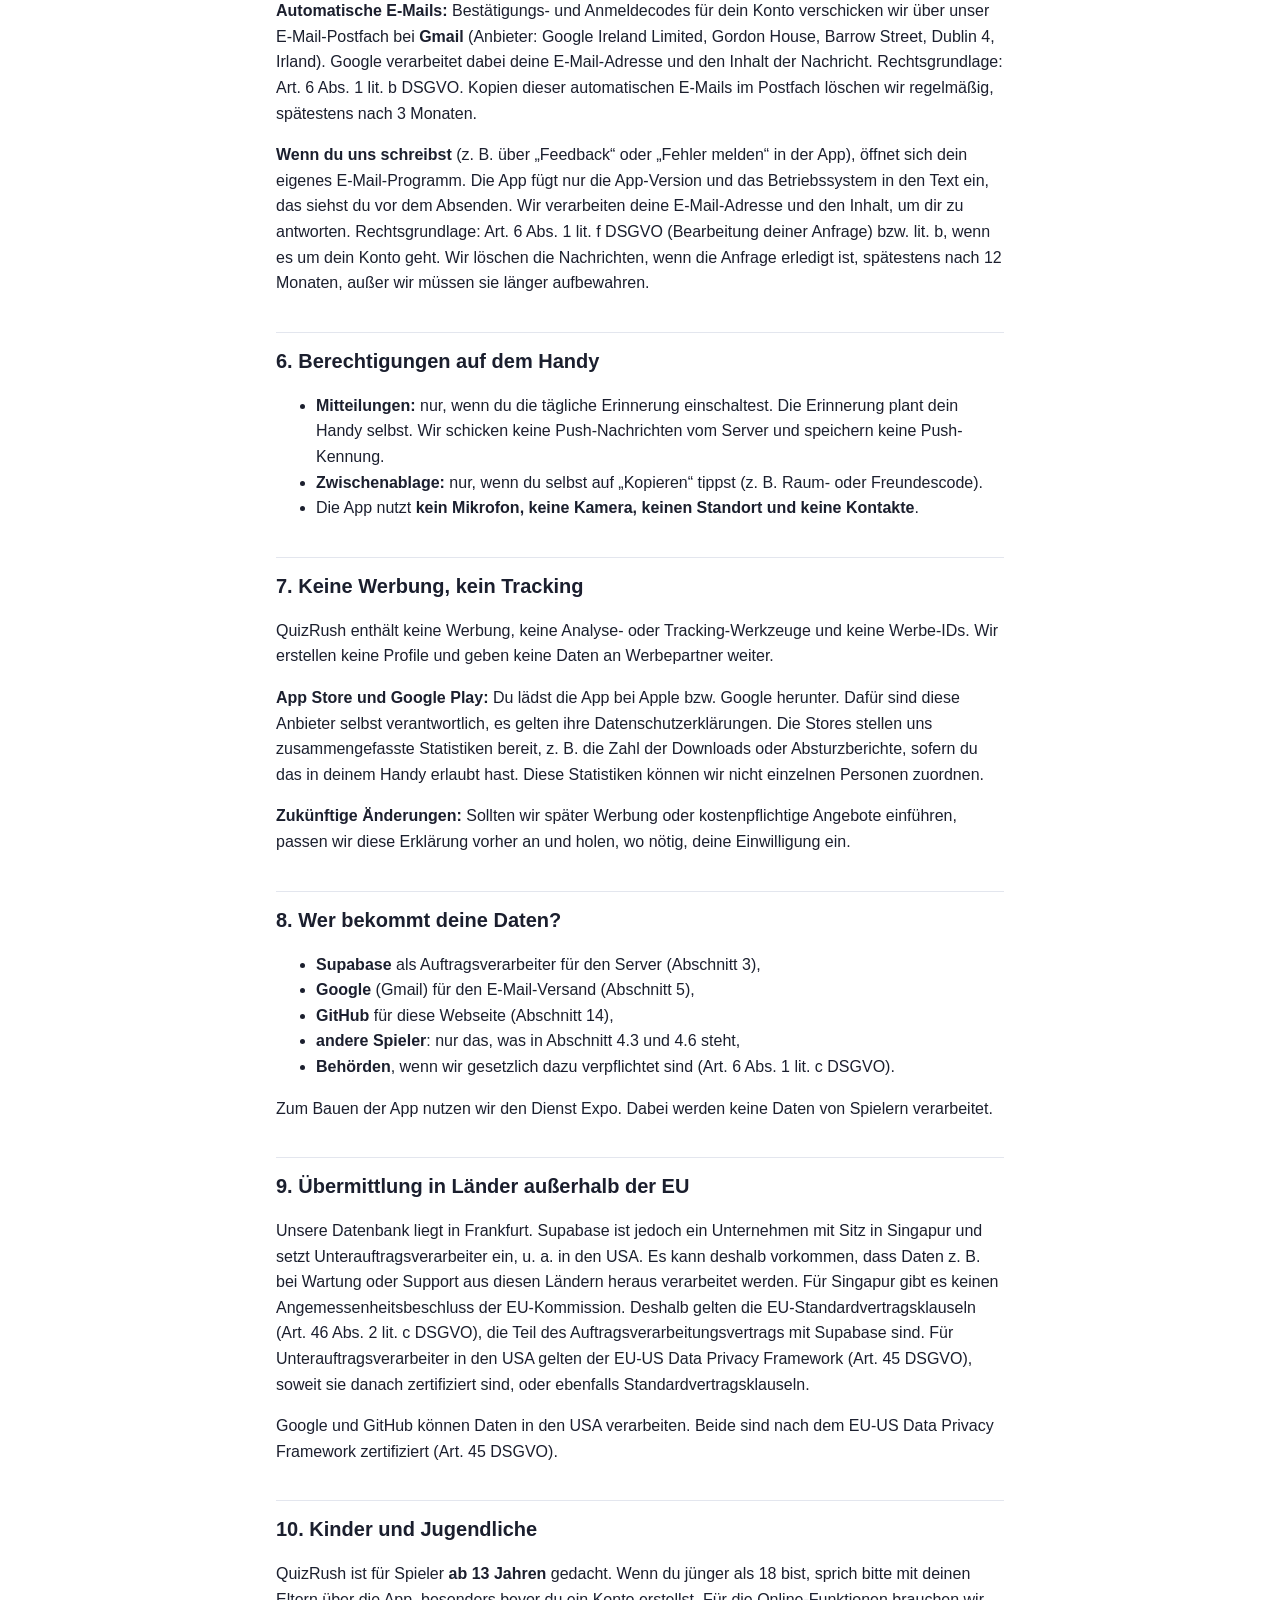
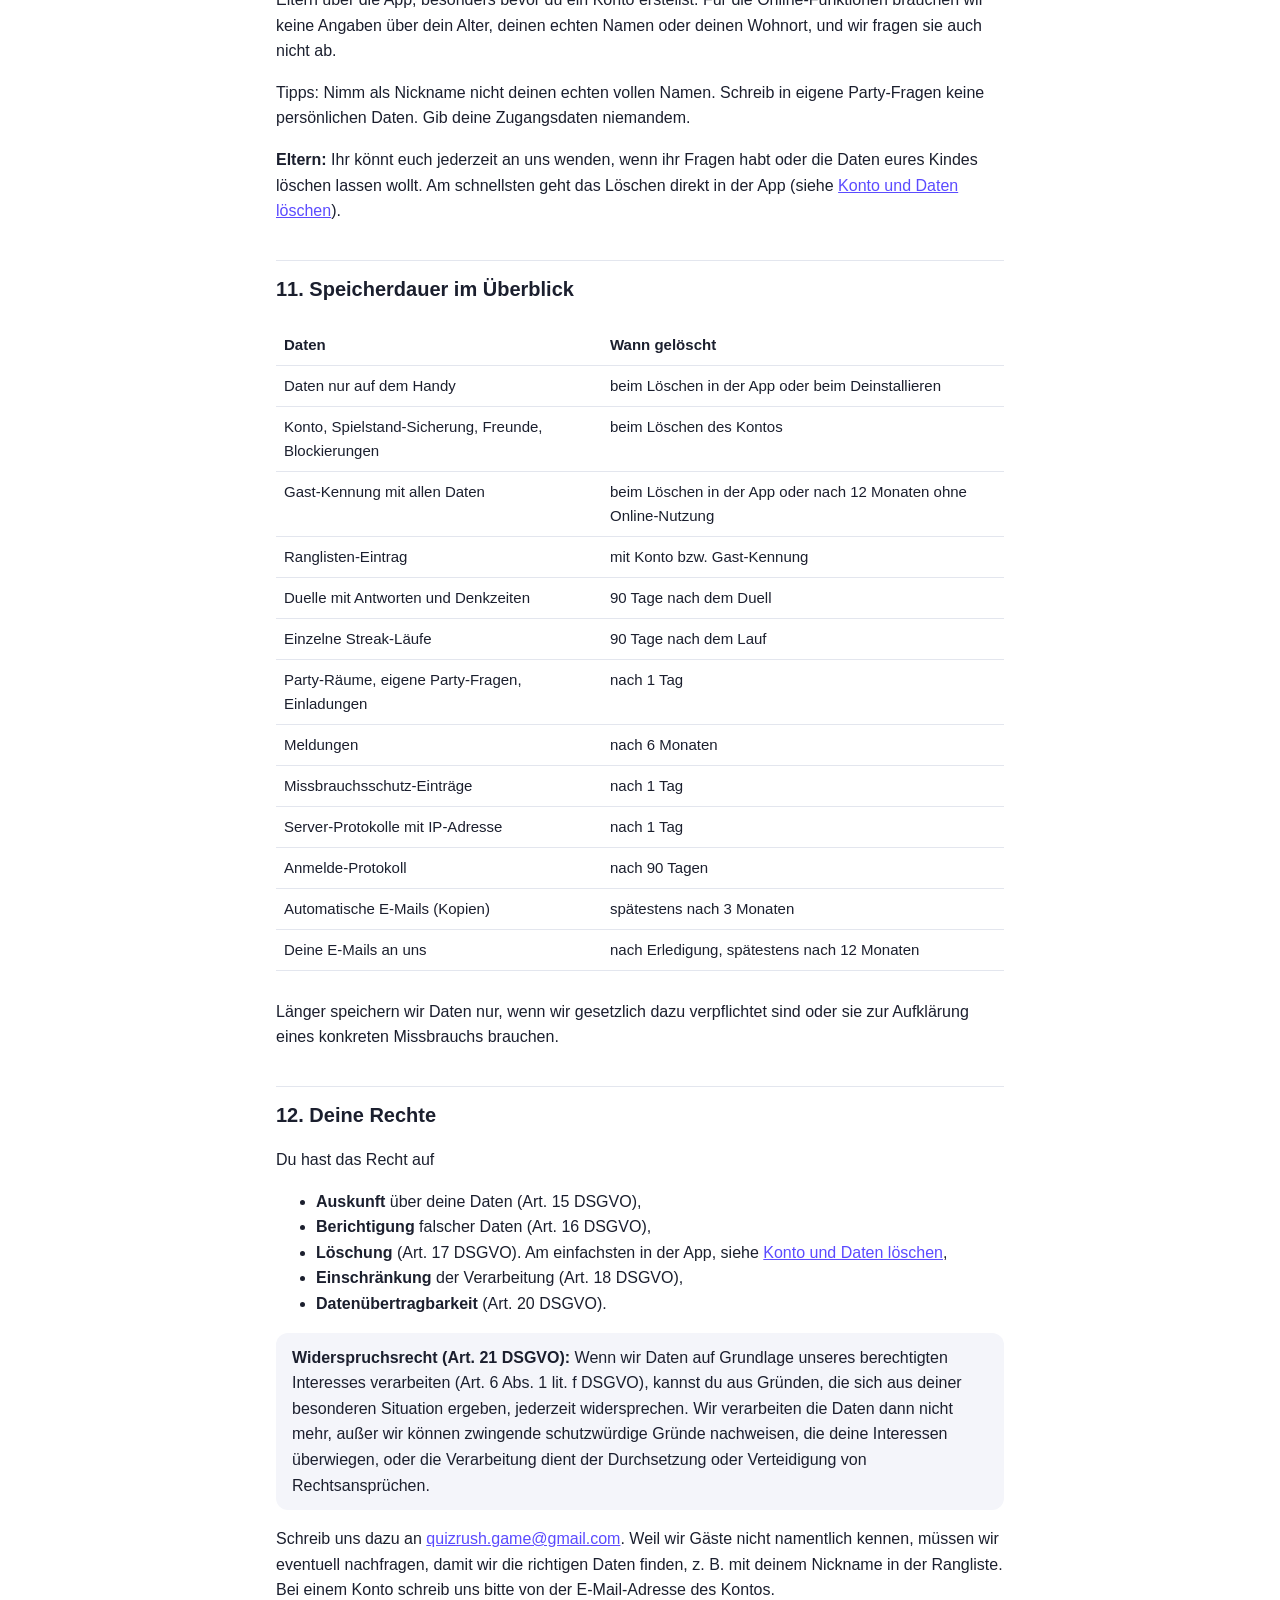
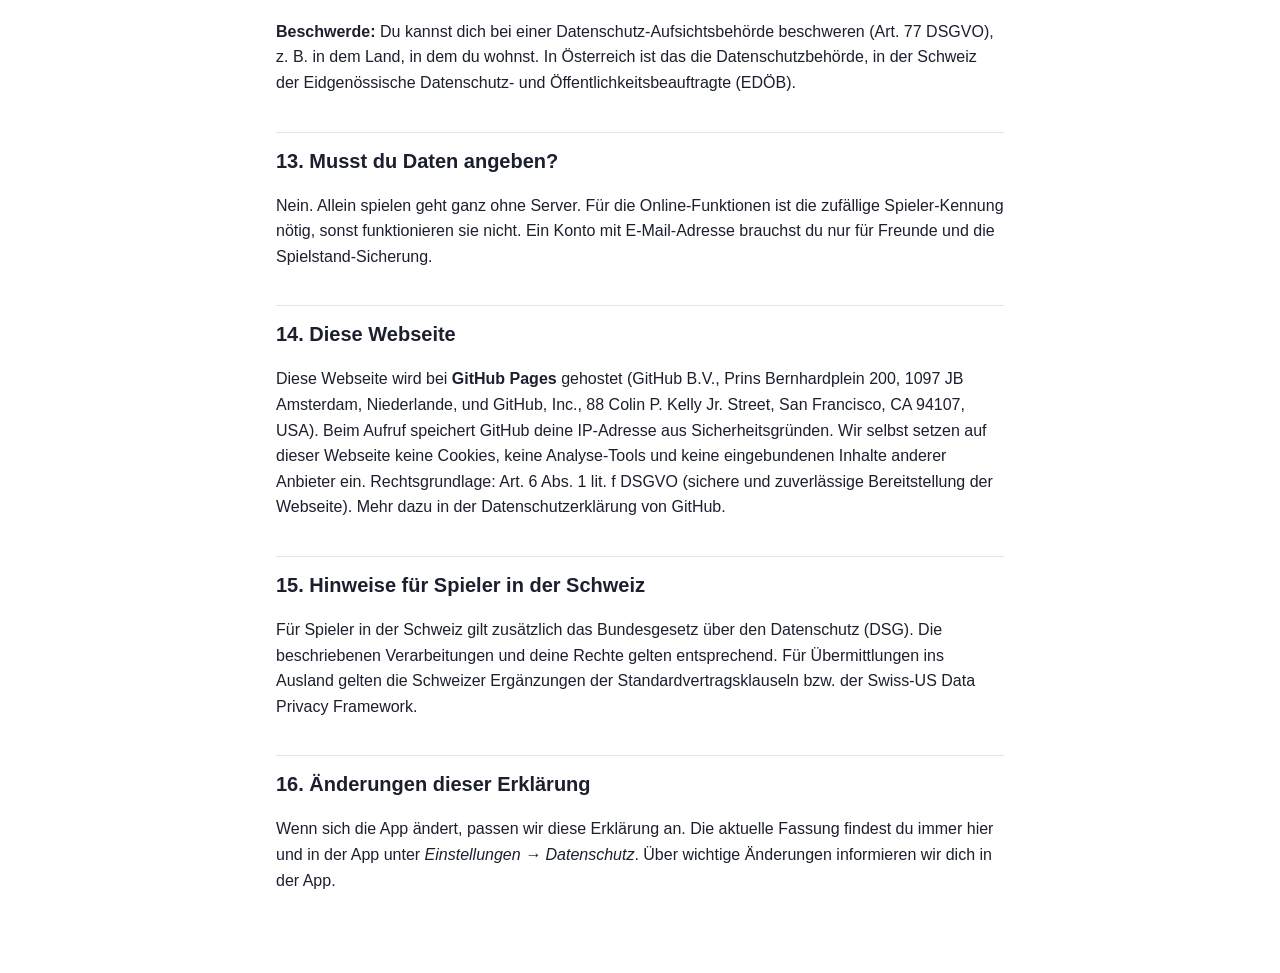
==== commit 5f767661: "Wortfilter auch für eigene Party-Fragen erwähnt" ====
--- a/datenschutz.html
+++ b/datenschutz.html
@@ -76,7 +76,7 @@
   <li>in der <strong>Party</strong> (alle Spieler im selben Raum),</li>
   <li>bei <strong>Freunden</strong> (Personen, mit denen du befreundet bist oder die deinen Freundescode haben).</li>
 </ul>
-<p>Spieler-Kennungen oder E-Mail-Adressen zeigen wir anderen nie. Nicknames prüfen wir automatisch gegen eine Liste verbotener Wörter.<br>
+<p>Spieler-Kennungen oder E-Mail-Adressen zeigen wir anderen nie. Nicknames und eigene Party-Fragen prüfen wir automatisch gegen eine Liste verbotener Wörter.<br>
 <em>Rechtsgrundlage:</em> Art. 6 Abs. 1 lit. b DSGVO, denn das Anzeigen gehört zum Spiel, das du nutzt.<br>
 <em>Speicherdauer:</em> wie bei der jeweiligen Funktion beschrieben. Spätestens beim Löschen deines Kontos bzw. deiner Gast-Kennung entfernen wir sie.</p>
 
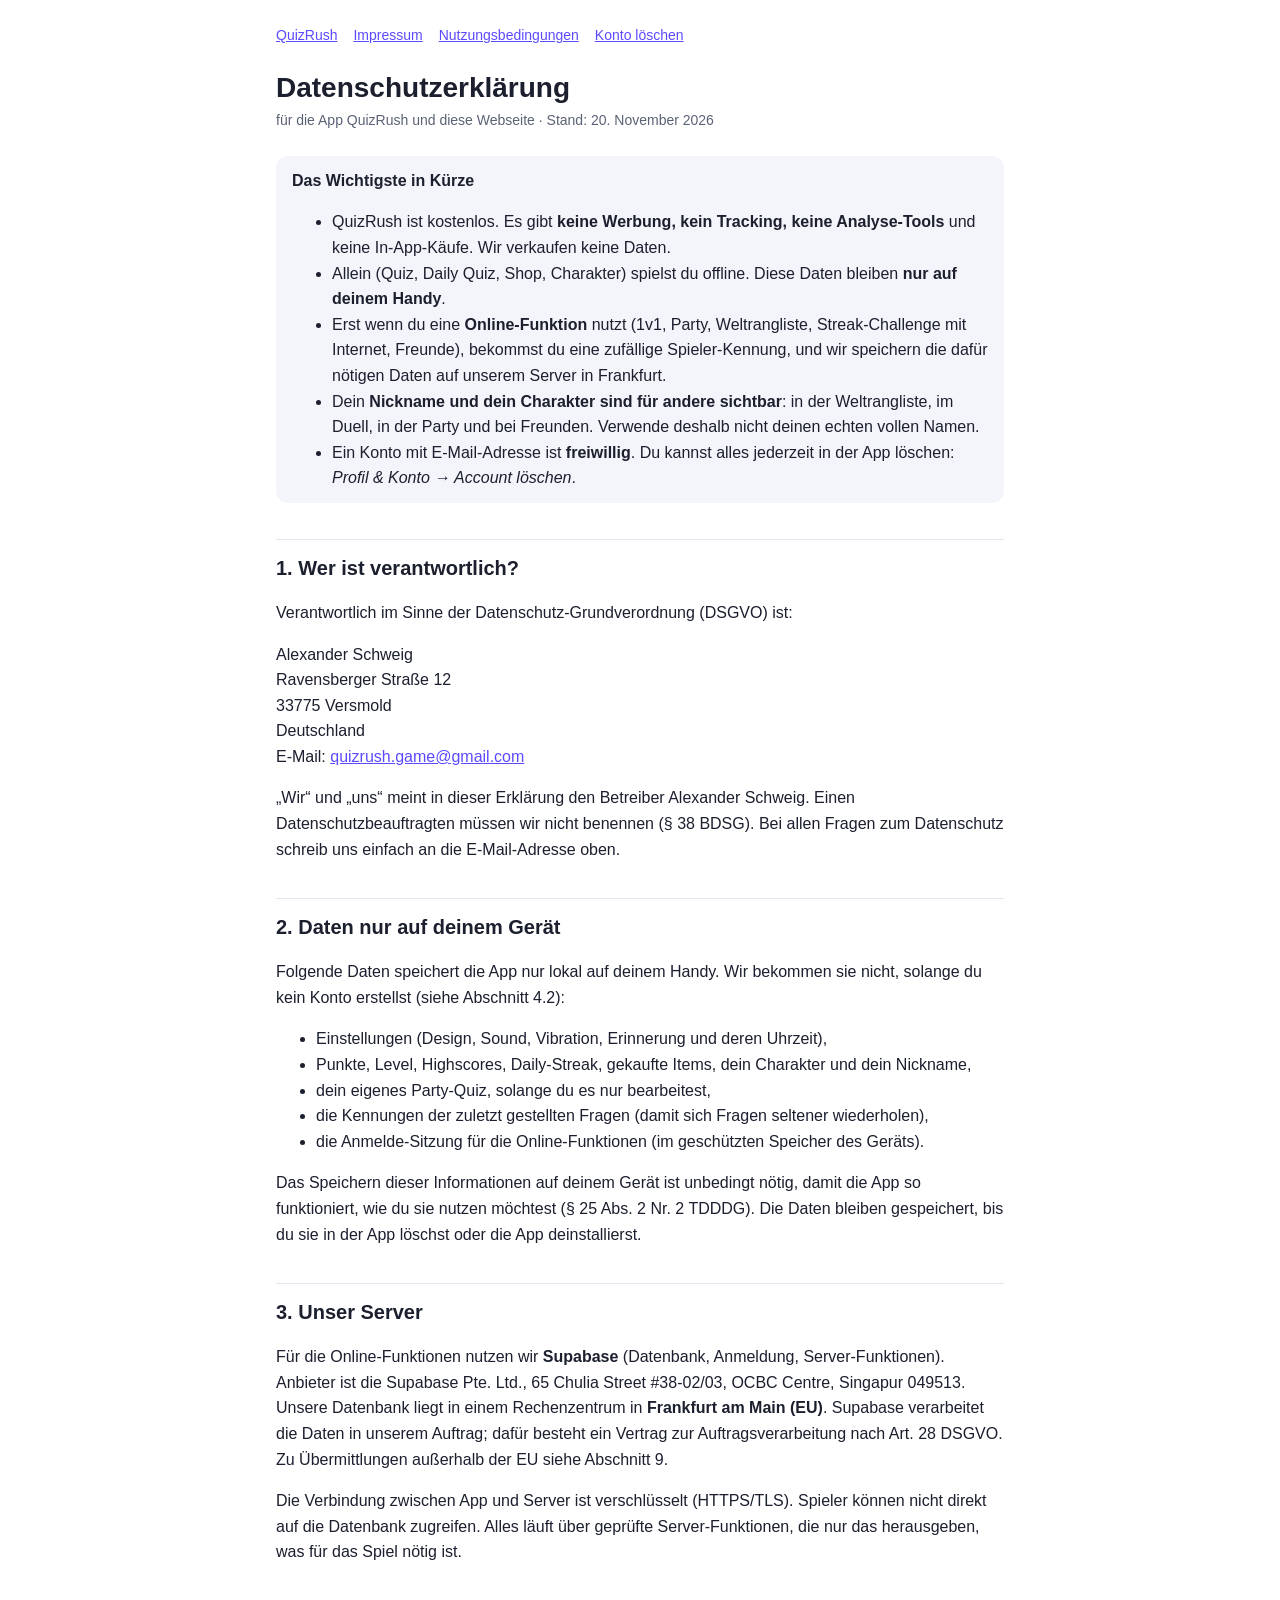
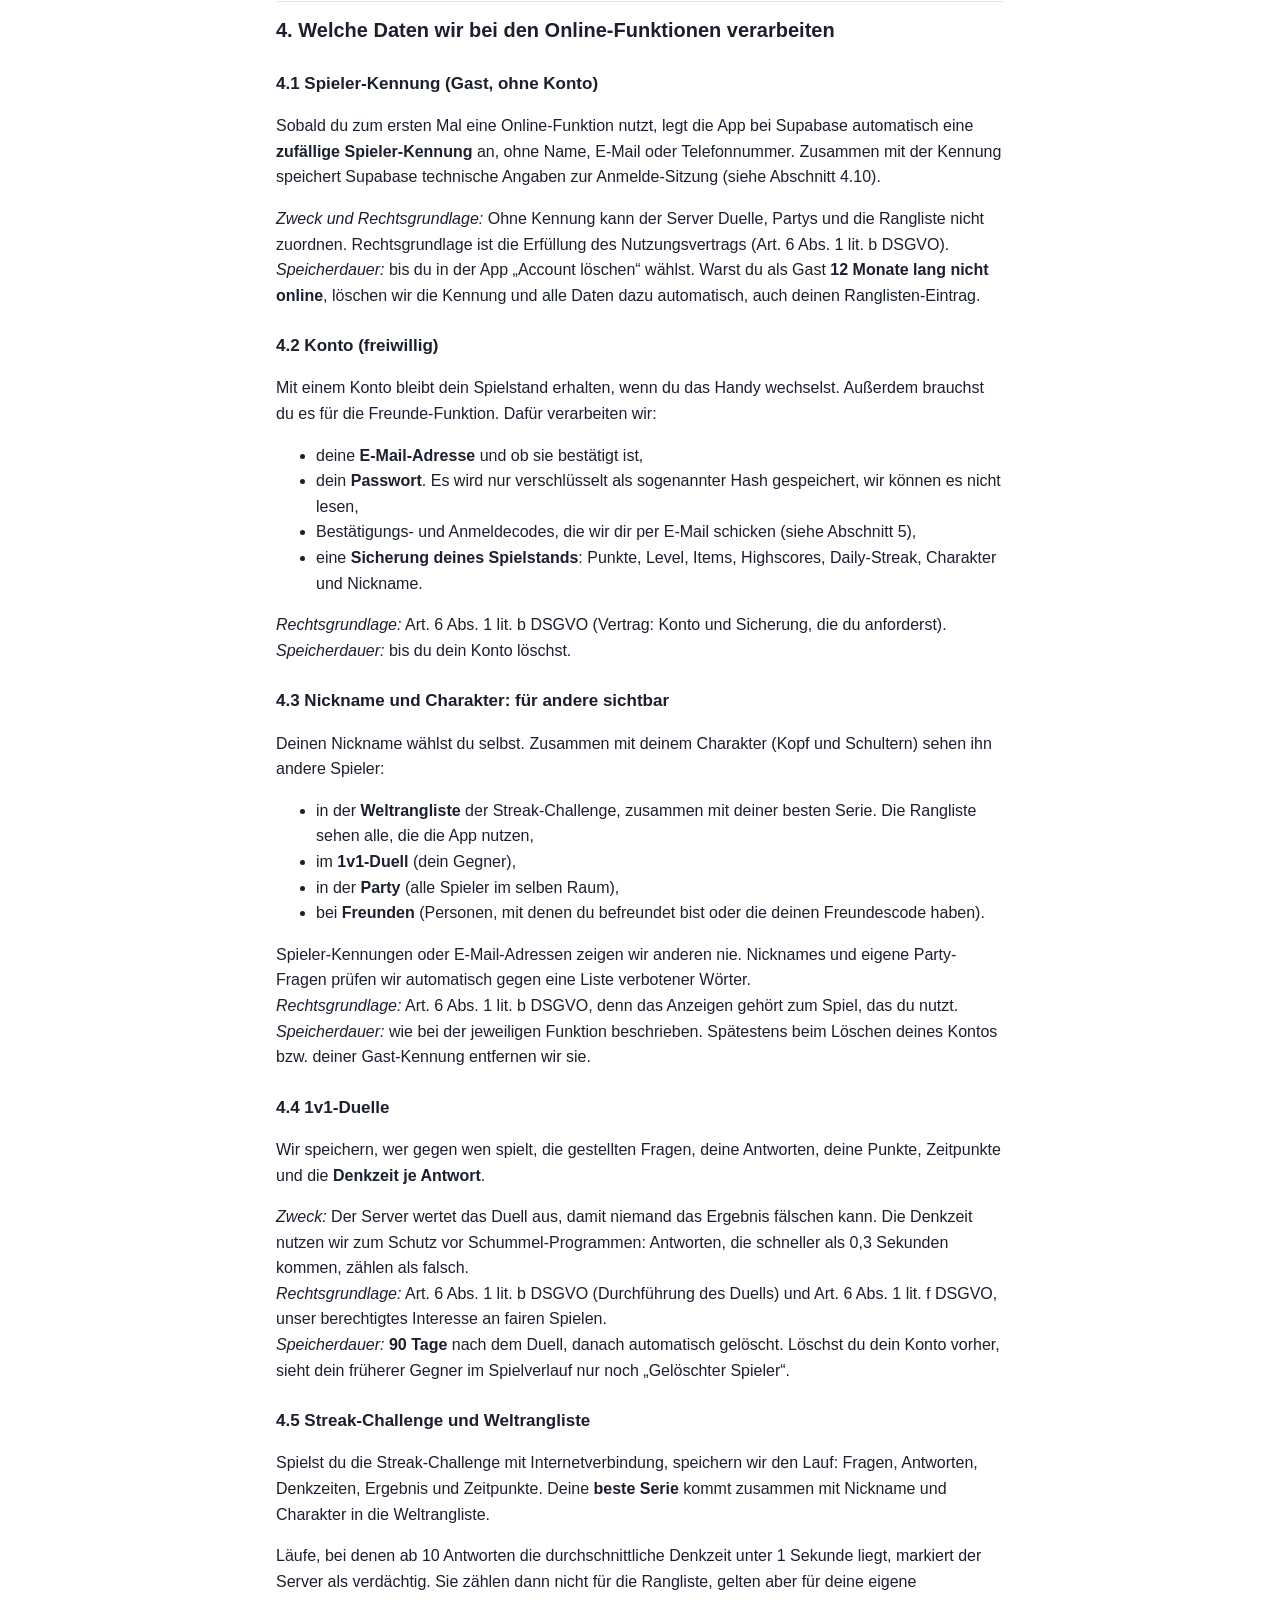
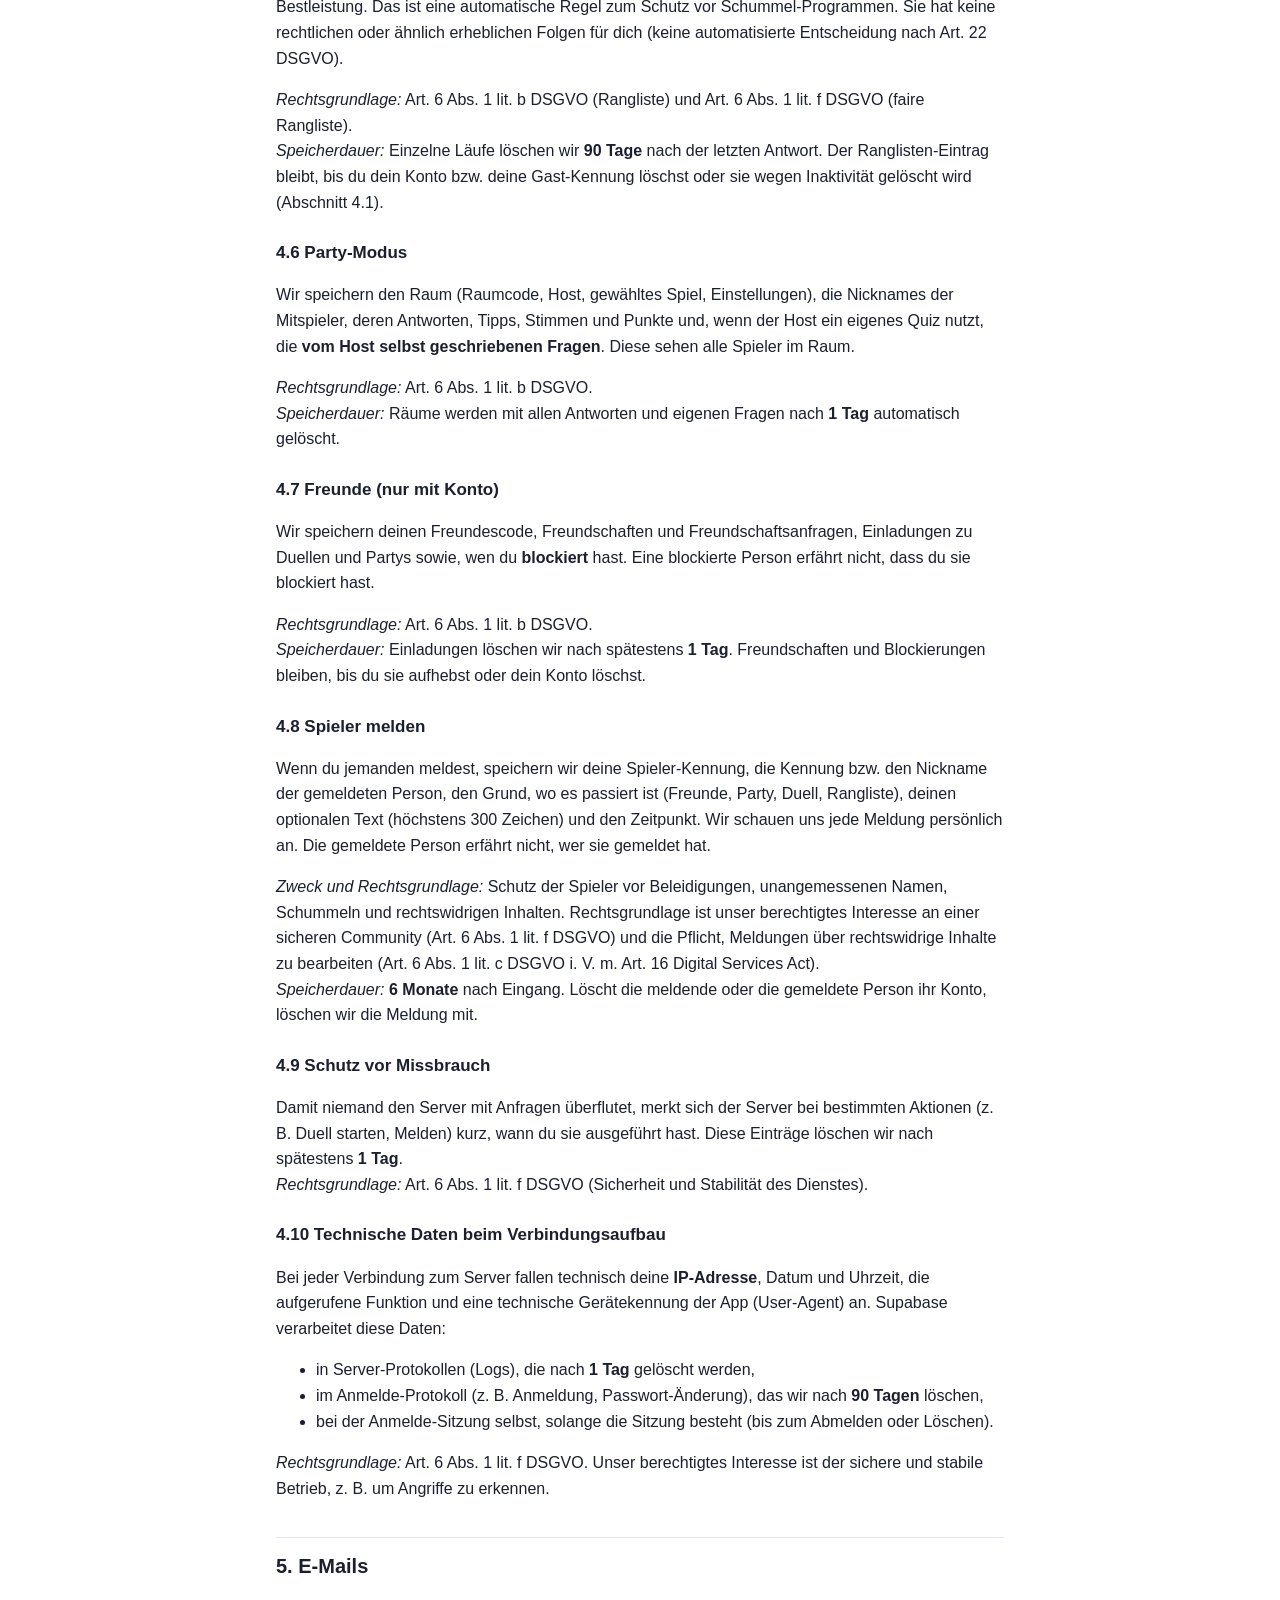
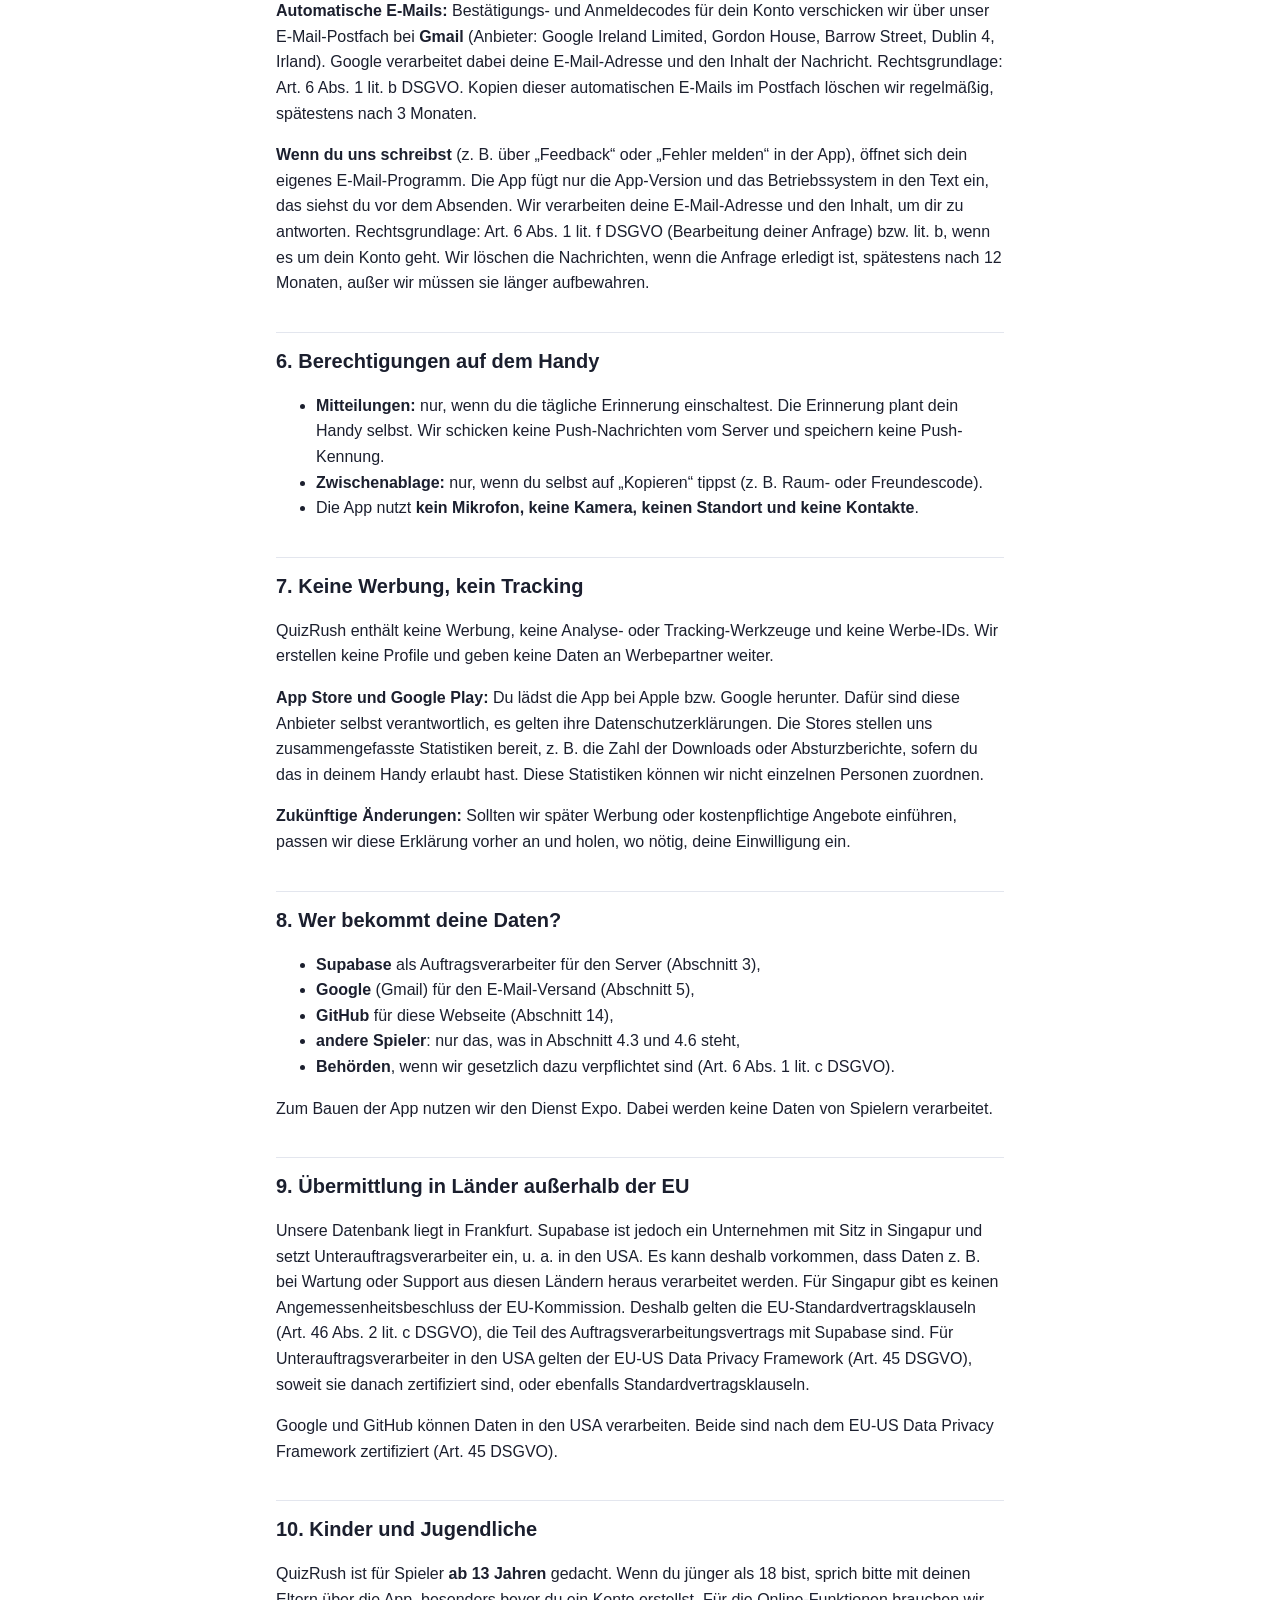
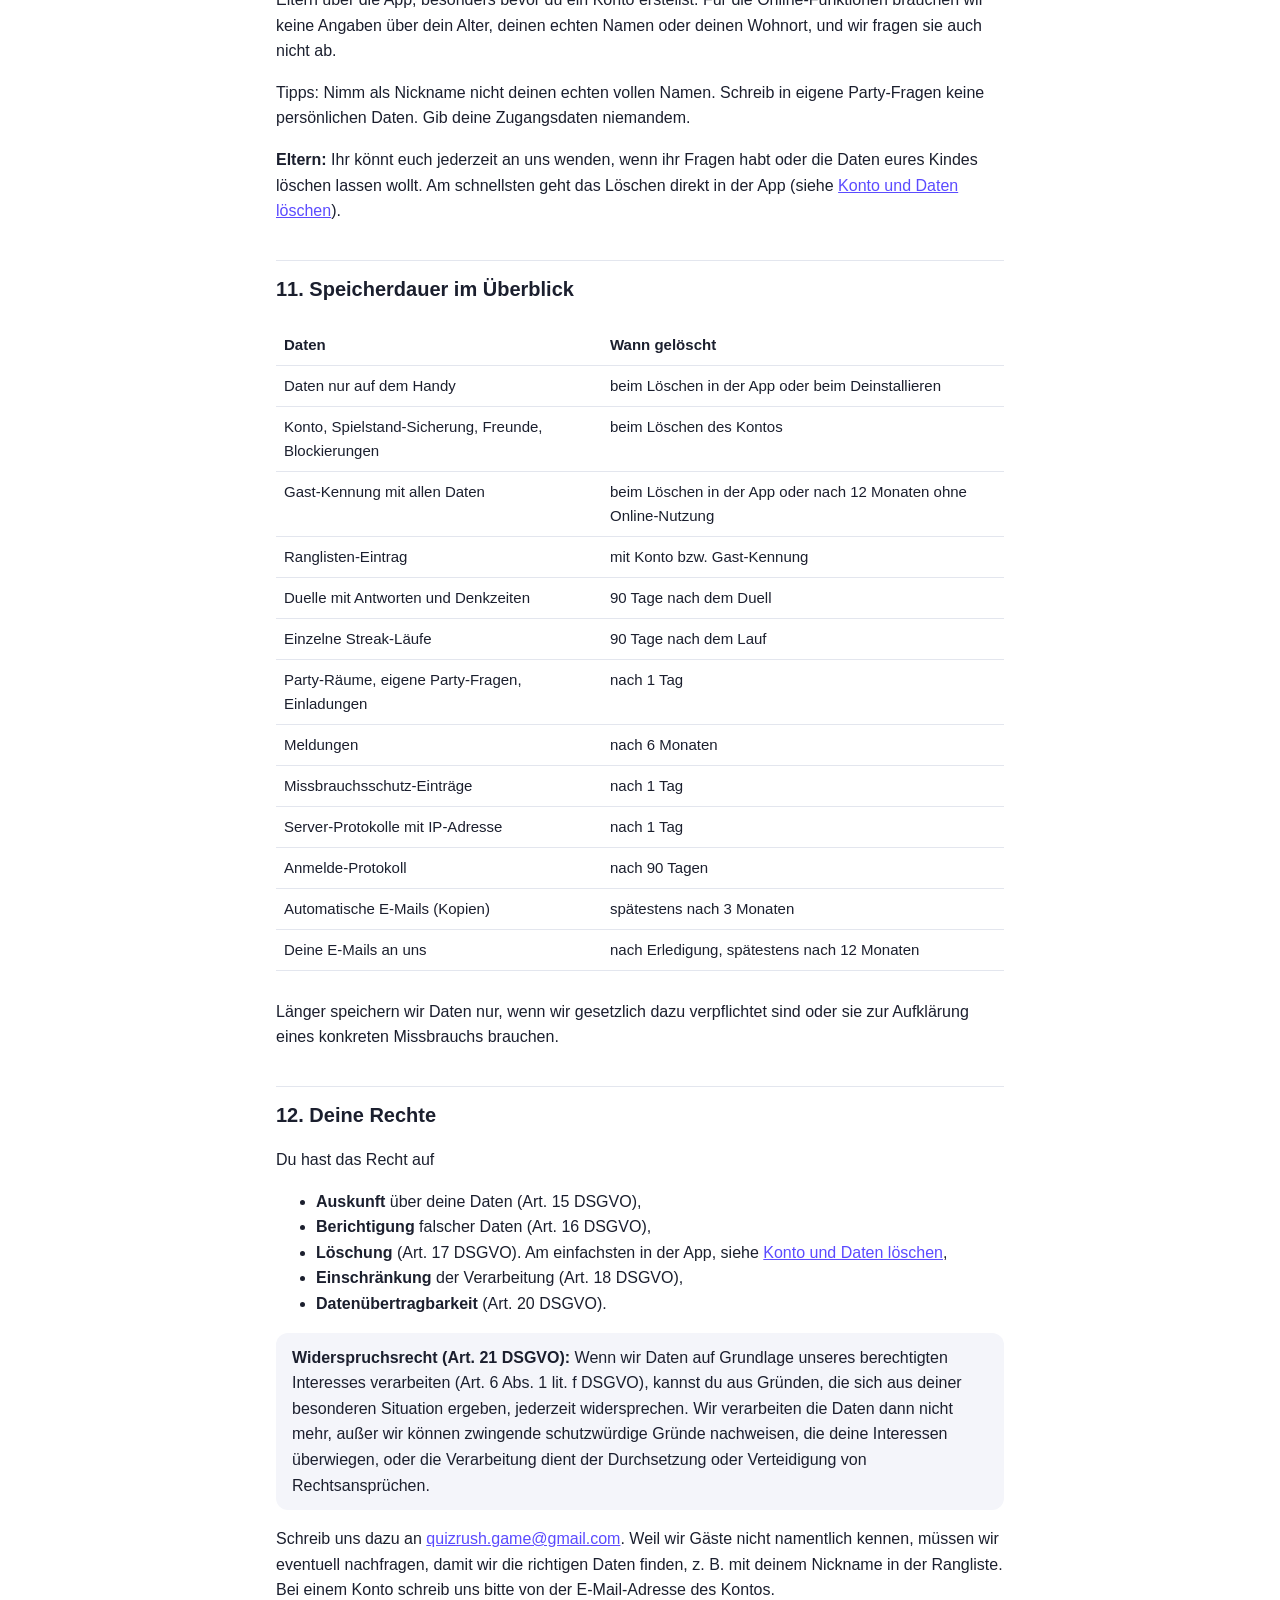
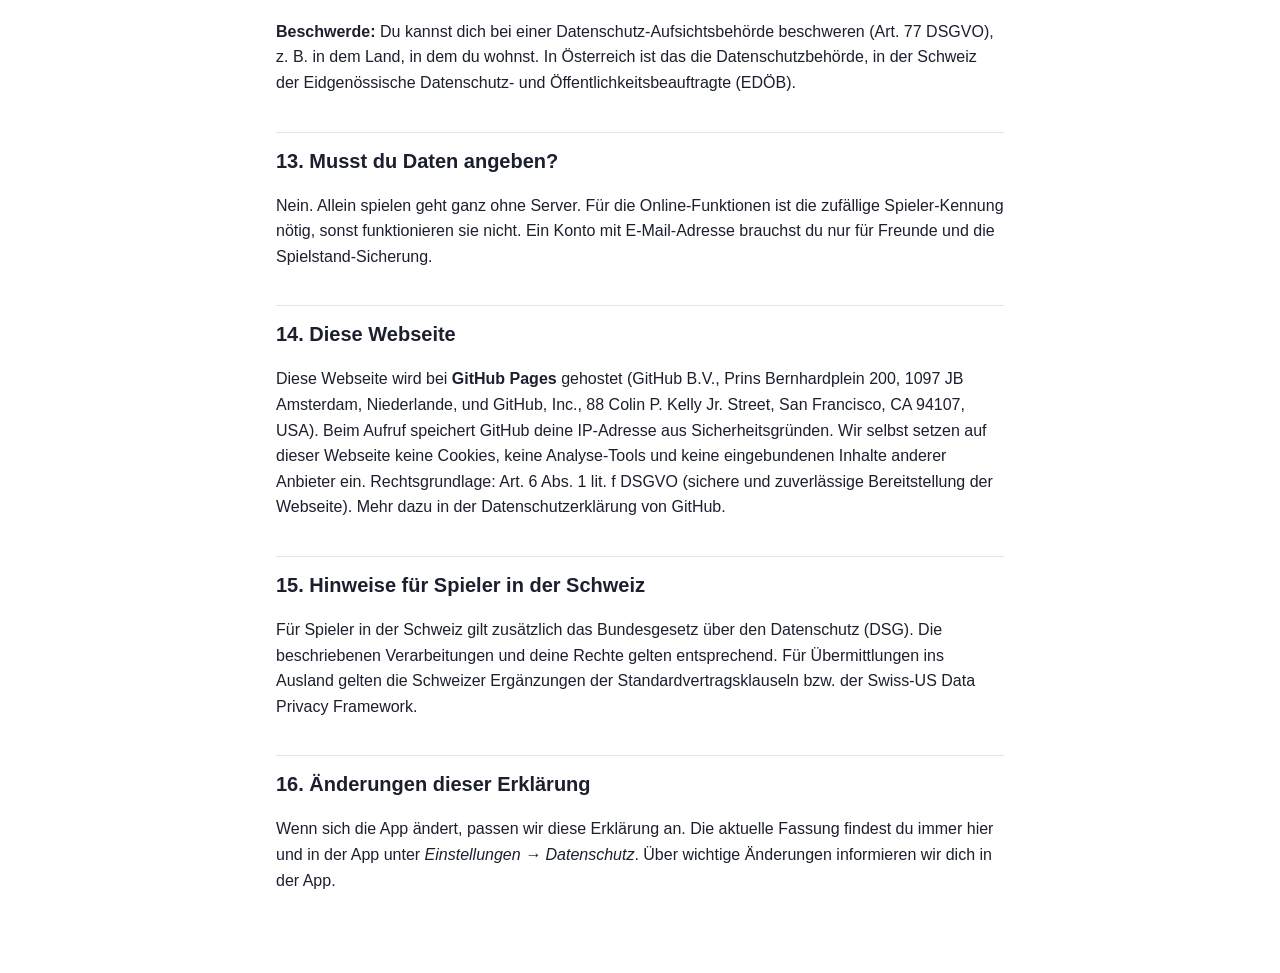
==== commit ad5c71e1: "Anschrift eingetragen" ====
--- a/datenschutz.html
+++ b/datenschutz.html
@@ -10,7 +10,7 @@
 <main>
 <nav><a href="index.html">QuizRush</a><a href="impressum.html">Impressum</a><a href="nutzungsbedingungen.html">Nutzungsbedingungen</a><a href="konto-loeschen.html">Konto löschen</a></nav>
 <h1>Datenschutzerklärung</h1>
-<p class="stand">für die App QuizRush und diese Webseite · Stand: 18. November 2026</p>
+<p class="stand">für die App QuizRush und diese Webseite · Stand: 20. November 2026</p>
 
 <div class="box">
   <p><strong>Das Wichtigste in Kürze</strong></p>
@@ -27,9 +27,8 @@
 <p>Verantwortlich im Sinne der Datenschutz-Grundverordnung (DSGVO) ist:</p>
 <p>
   Alexander Schweig<br>
-  <!-- PLATZHALTER: Anschrift wie im Impressum -->
-  <span class="placeholder">[Straße und Hausnummer]</span><br>
-  <span class="placeholder">[Postleitzahl und Ort]</span><br>
+  Ravensberger Straße 12<br>
+  33775 Versmold<br>
   Deutschland<br>
   E-Mail: <a href="mailto:quizrush.game@gmail.com">quizrush.game@gmail.com</a>
 </p>
